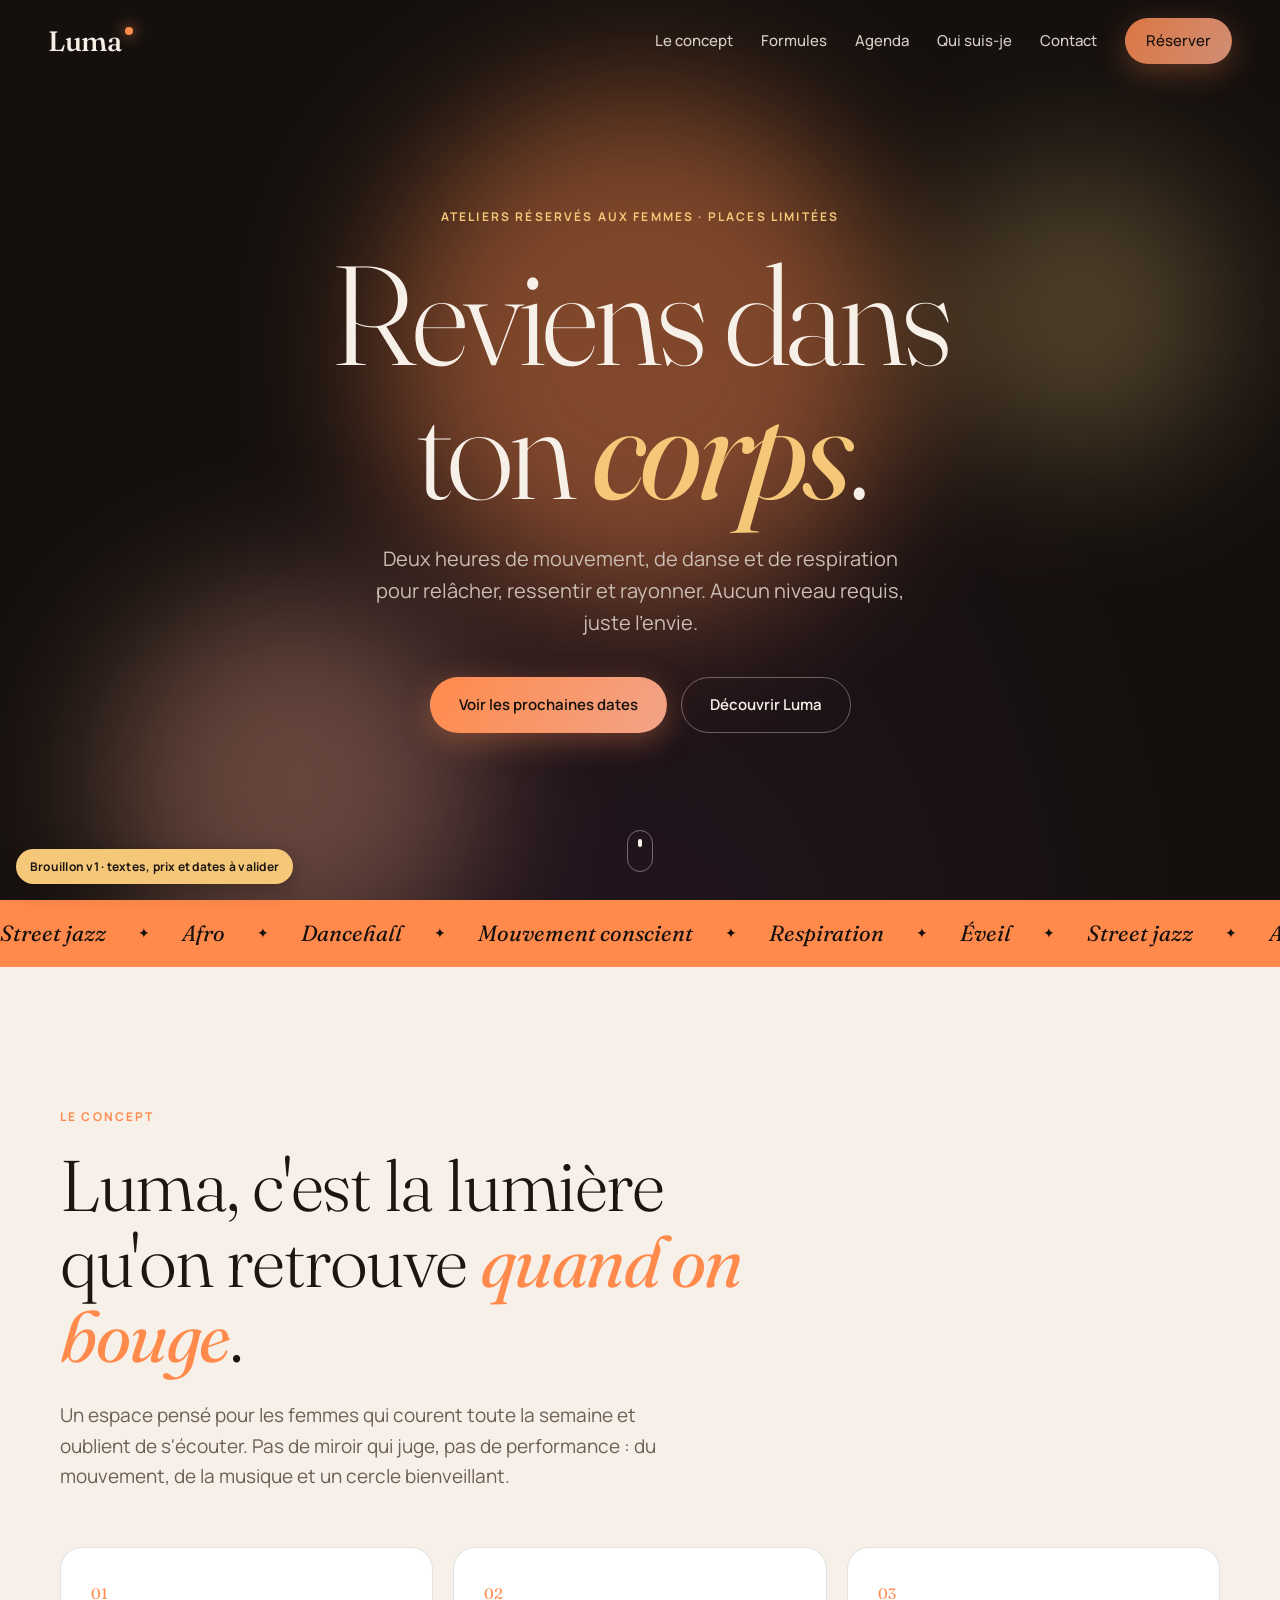
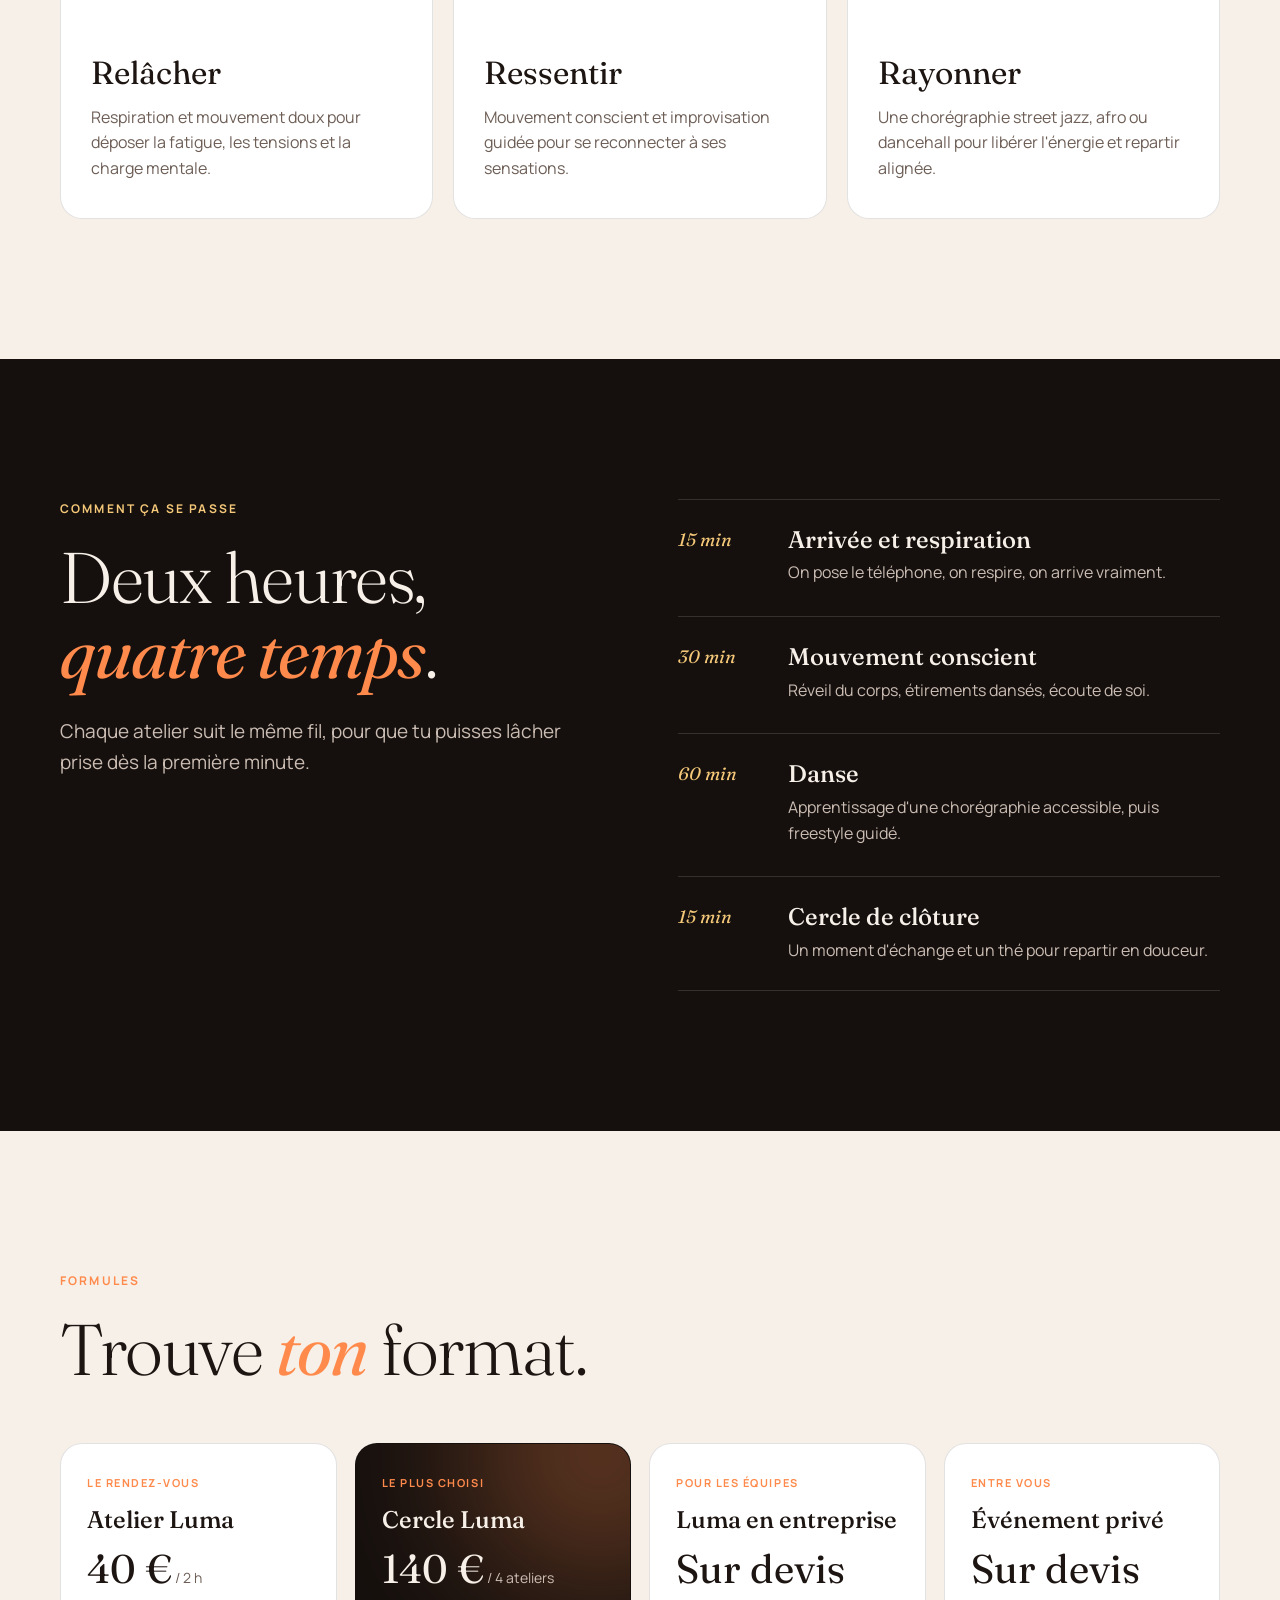
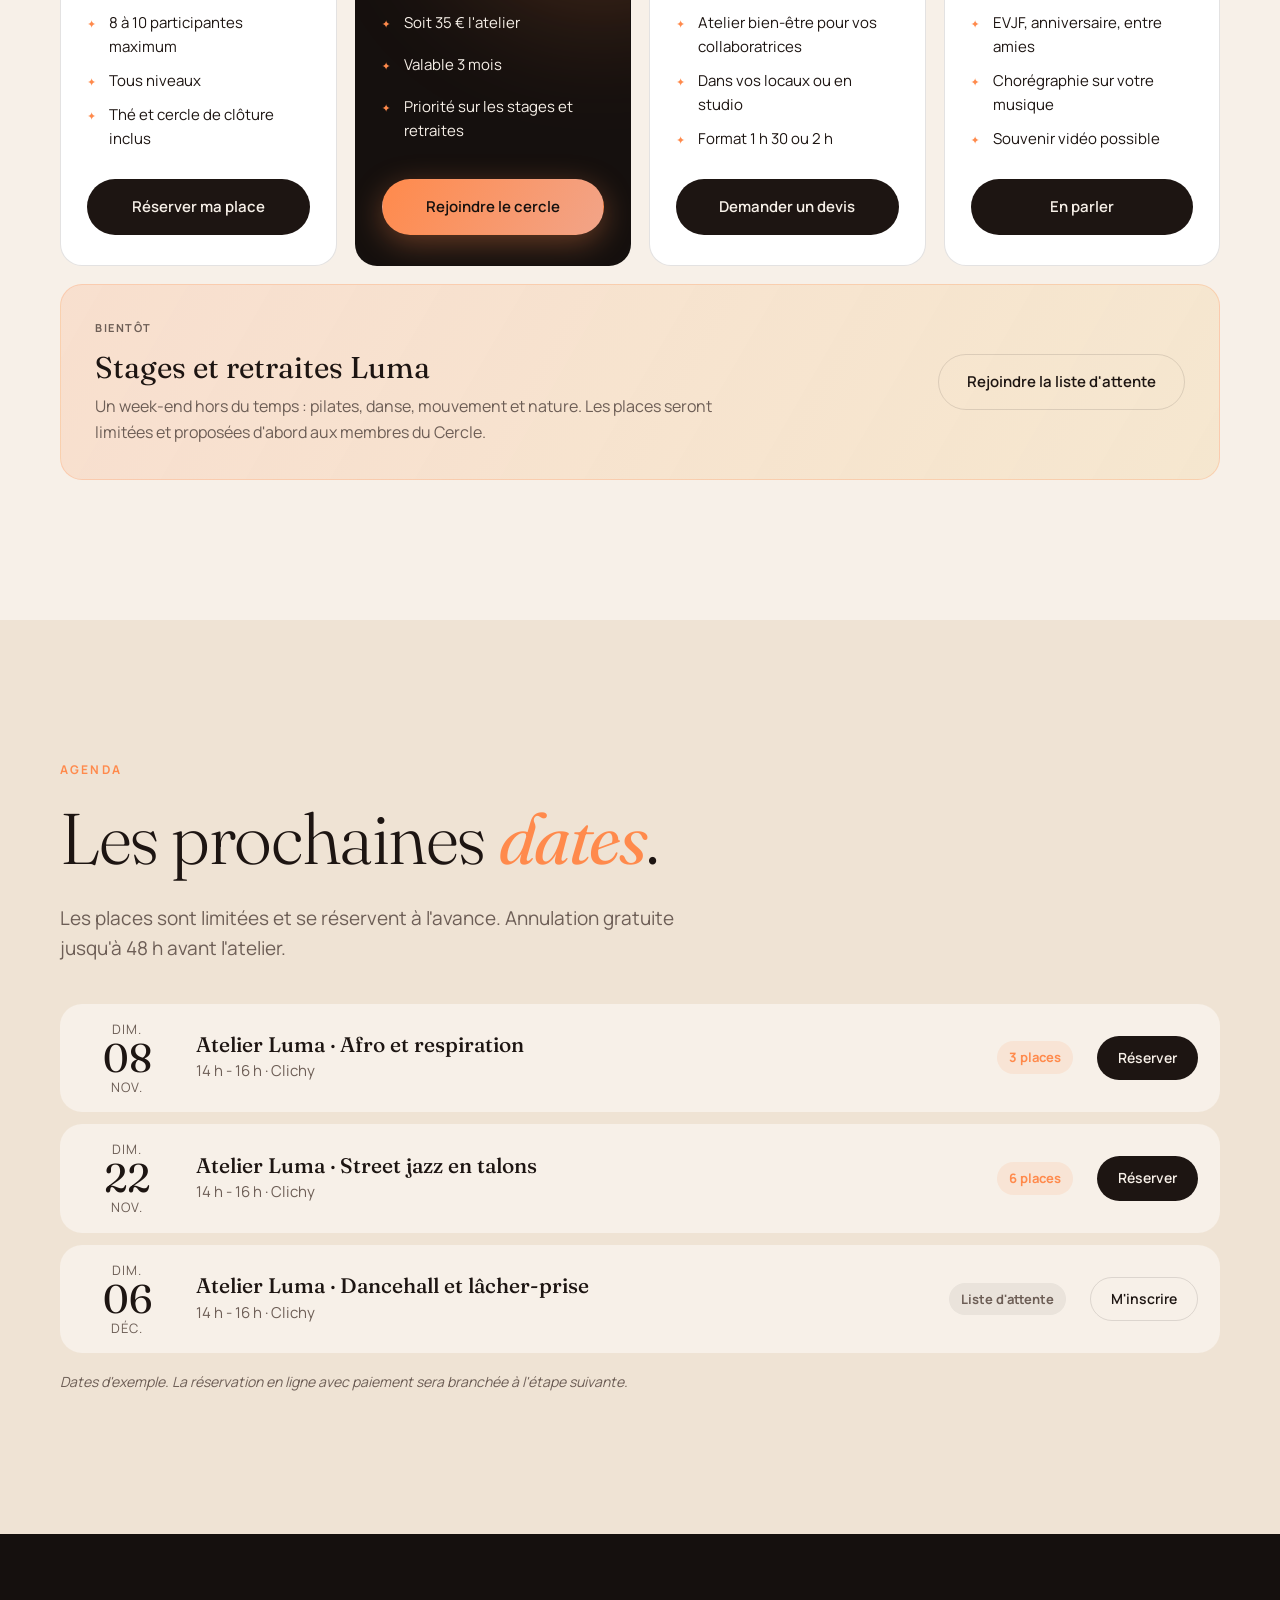
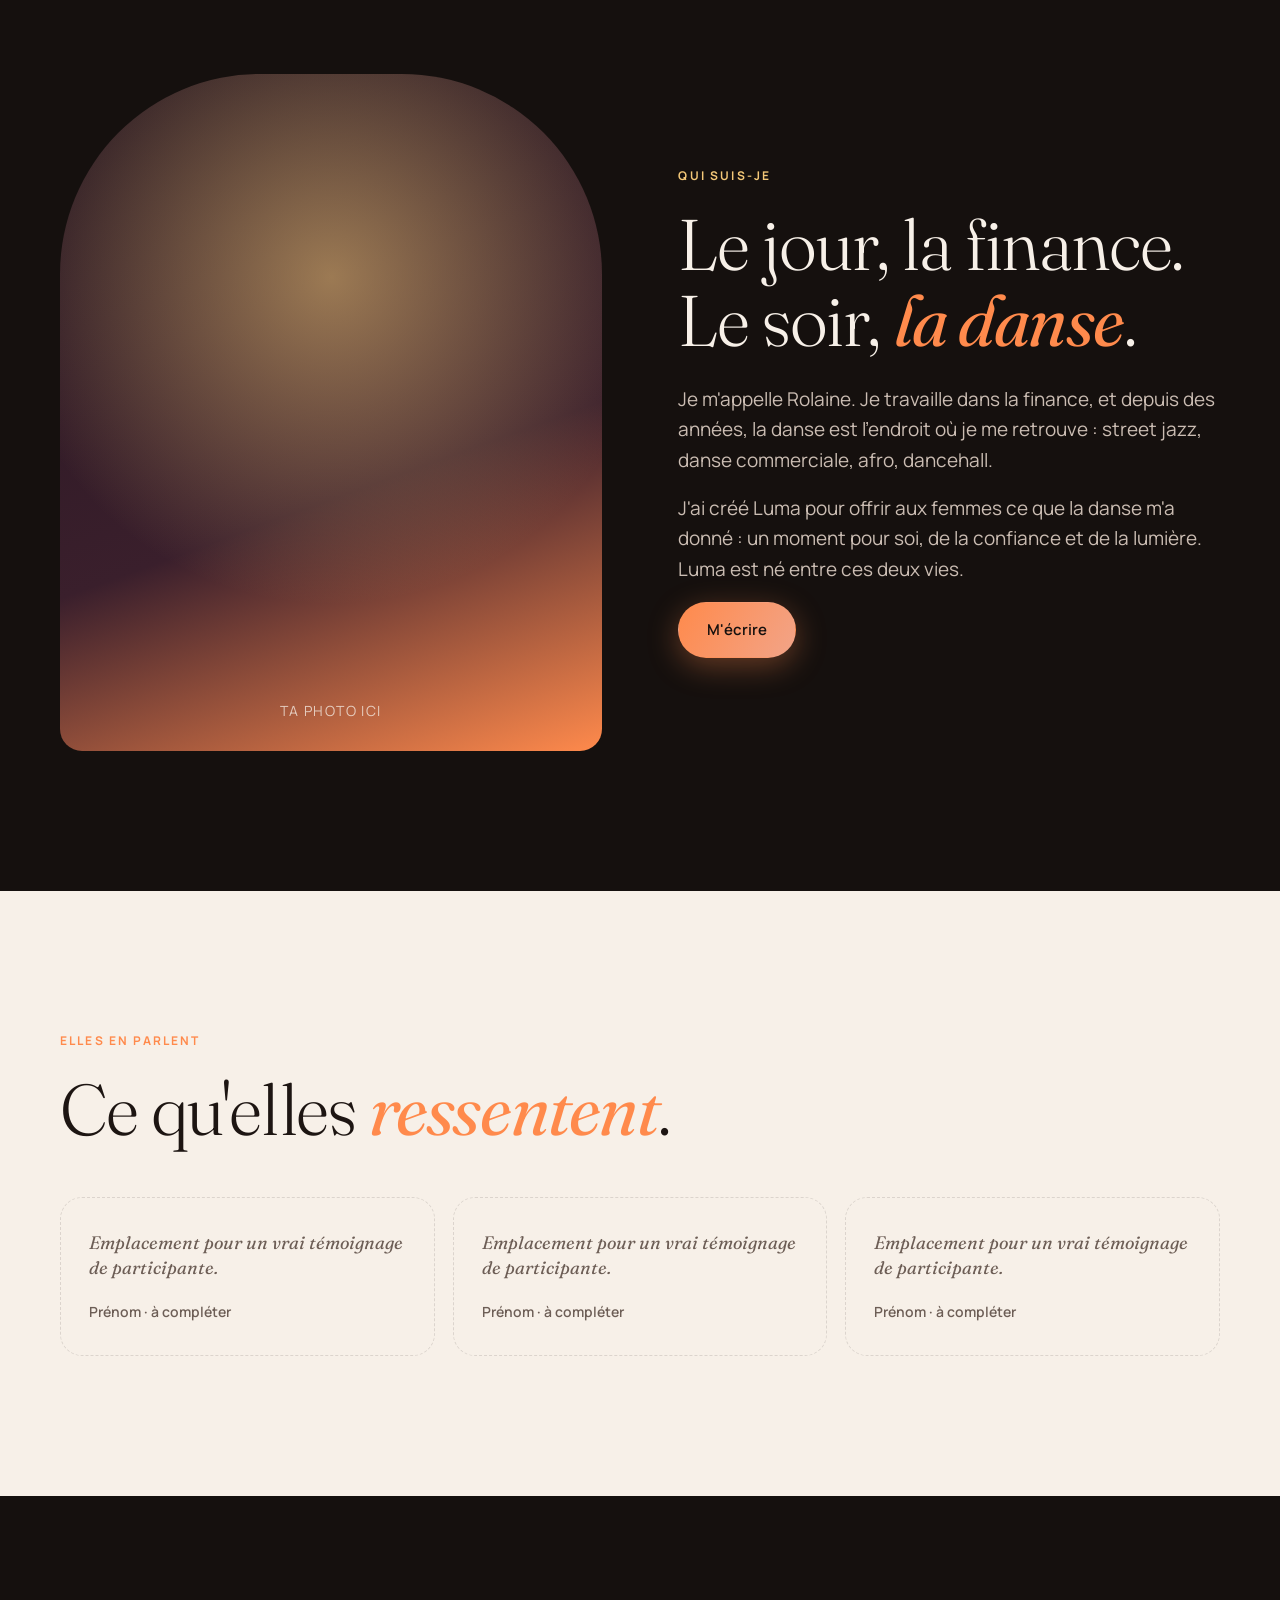
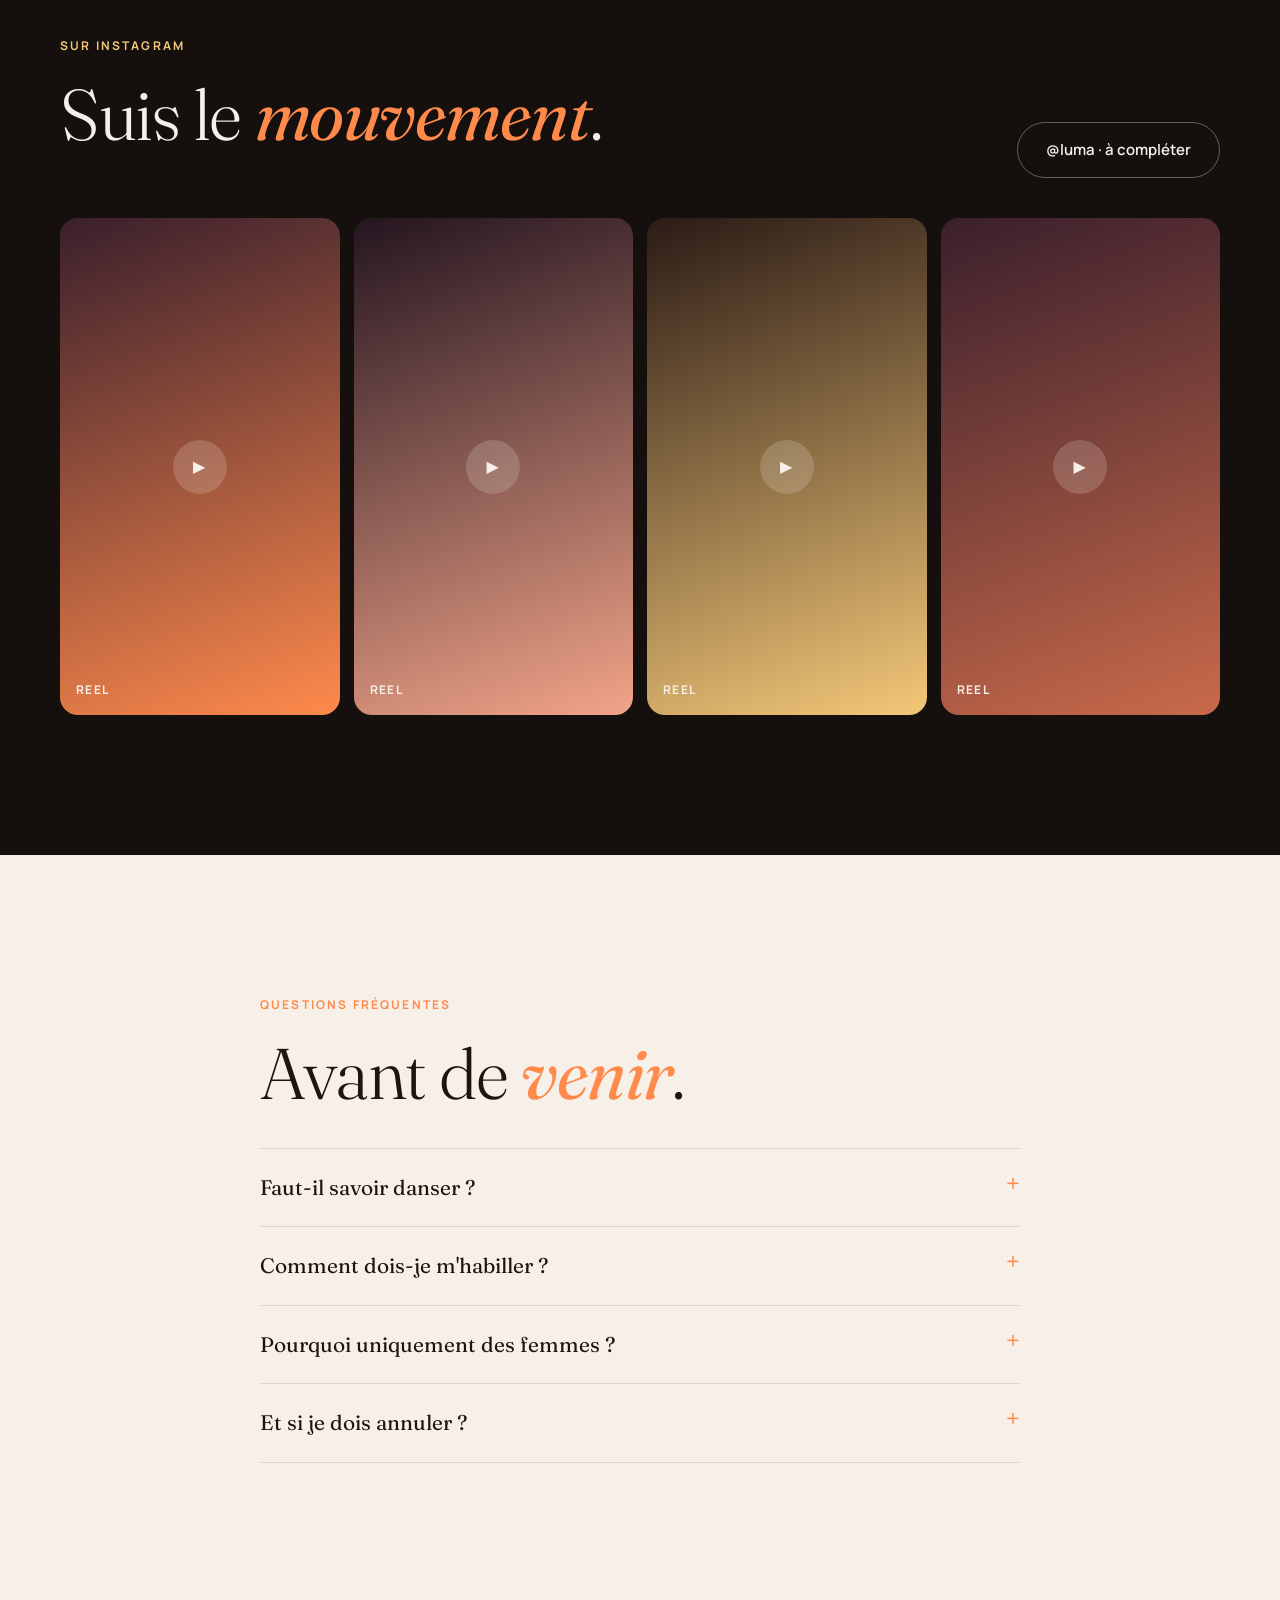
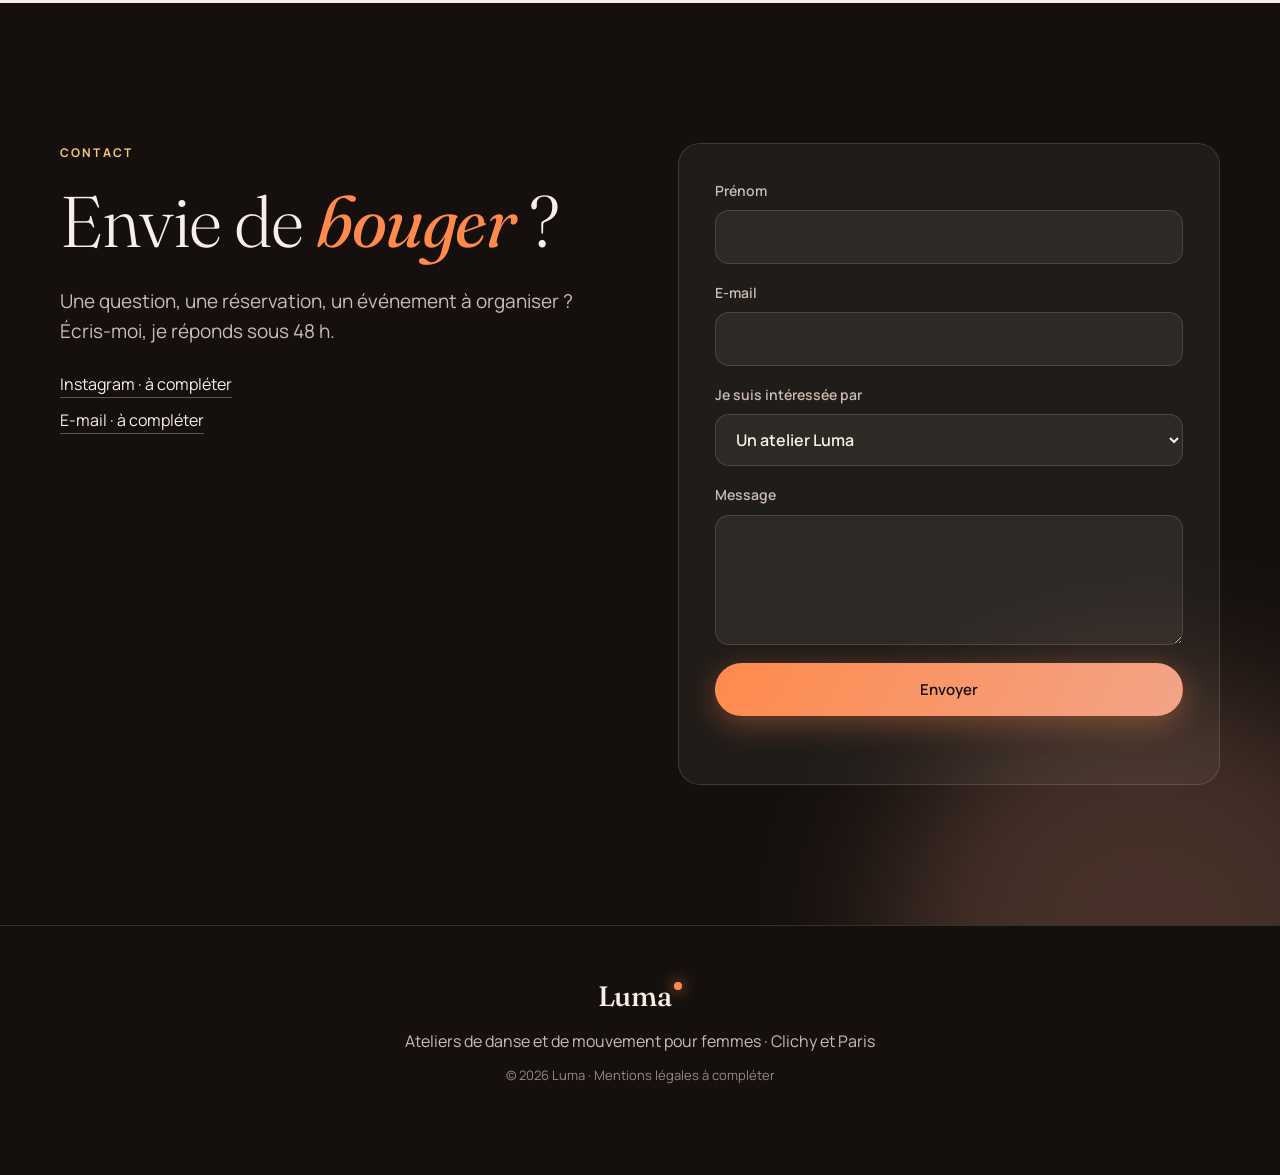
==== index.html @ 62200136 "Première version du site Luma Site vitrine one-page : accueil, concept, déroulé d'un atelier, formul" ====
<!doctype html>
<html lang="fr">
<head>
  <meta charset="utf-8">
  <meta name="viewport" content="width=device-width, initial-scale=1">
  <title>Luma · Ateliers de danse et de mouvement pour femmes</title>
  <meta name="description" content="Luma, ce sont des ateliers de 2 heures pour revenir dans son corps : mouvement conscient, danse (street jazz, afro, dancehall) et éveil. Réservés aux femmes, places limitées.">
  <link rel="preconnect" href="https://fonts.googleapis.com">
  <link rel="preconnect" href="https://fonts.gstatic.com" crossorigin>
  <link href="https://fonts.googleapis.com/css2?family=Fraunces:ital,opsz,wght@0,9..144,300..700;1,9..144,300..700&family=Manrope:wght@400;500;600;700&display=swap" rel="stylesheet">
  <link rel="stylesheet" href="styles.css">
</head>
<body>

  <div class="draft-banner" role="note">Brouillon v1 · textes, prix et dates à valider</div>

  <header class="nav" id="top">
    <a href="#top" class="logo" aria-label="Luma, accueil">Luma<span class="logo-dot"></span></a>
    <button class="nav-toggle" aria-expanded="false" aria-controls="menu" aria-label="Ouvrir le menu">
      <span></span><span></span>
    </button>
    <nav id="menu" class="menu">
      <a href="#concept">Le concept</a>
      <a href="#formules">Formules</a>
      <a href="#agenda">Agenda</a>
      <a href="#rolaine">Qui suis-je</a>
      <a href="#contact">Contact</a>
      <a href="#agenda" class="btn btn-small btn-glow">Réserver</a>
    </nav>
  </header>

  <main>

    <!-- HERO -->
    <section class="hero">
      <div class="halo" aria-hidden="true">
        <span class="orb orb-1"></span>
        <span class="orb orb-2"></span>
        <span class="orb orb-3"></span>
      </div>
      <div class="hero-inner">
        <p class="eyebrow">Ateliers réservés aux femmes · Places limitées</p>
        <h1>Reviens dans<br>ton <em>corps</em>.</h1>
        <p class="hero-sub">Deux heures de mouvement, de danse et de respiration pour relâcher, ressentir et rayonner. Aucun niveau requis, juste l'envie.</p>
        <div class="hero-cta">
          <a href="#agenda" class="btn btn-glow">Voir les prochaines dates</a>
          <a href="#concept" class="btn btn-ghost">Découvrir Luma</a>
        </div>
      </div>
      <a href="#concept" class="scroll-hint" aria-label="Descendre">
        <span></span>
      </a>
    </section>

    <!-- BANDEAU -->
    <div class="marquee" aria-hidden="true">
      <div class="marquee-track">
        <span>Street jazz</span><i>✦</i><span>Afro</span><i>✦</i><span>Dancehall</span><i>✦</i><span>Mouvement conscient</span><i>✦</i><span>Respiration</span><i>✦</i><span>Éveil</span><i>✦</i>
        <span>Street jazz</span><i>✦</i><span>Afro</span><i>✦</i><span>Dancehall</span><i>✦</i><span>Mouvement conscient</span><i>✦</i><span>Respiration</span><i>✦</i><span>Éveil</span><i>✦</i>
      </div>
    </div>

    <!-- CONCEPT -->
    <section class="section section-light" id="concept">
      <div class="container">
        <p class="eyebrow eyebrow-dark reveal">Le concept</p>
        <h2 class="reveal">Luma, c'est la lumière qu'on retrouve <em>quand on bouge</em>.</h2>
        <p class="lead reveal">Un espace pensé pour les femmes qui courent toute la semaine et oublient de s'écouter. Pas de miroir qui juge, pas de performance : du mouvement, de la musique et un cercle bienveillant.</p>

        <div class="pillars">
          <article class="pillar reveal">
            <span class="pillar-num">01</span>
            <h3>Relâcher</h3>
            <p>Respiration et mouvement doux pour déposer la fatigue, les tensions et la charge mentale.</p>
          </article>
          <article class="pillar reveal">
            <span class="pillar-num">02</span>
            <h3>Ressentir</h3>
            <p>Mouvement conscient et improvisation guidée pour se reconnecter à ses sensations.</p>
          </article>
          <article class="pillar reveal">
            <span class="pillar-num">03</span>
            <h3>Rayonner</h3>
            <p>Une chorégraphie street jazz, afro ou dancehall pour libérer l'énergie et repartir alignée.</p>
          </article>
        </div>
      </div>
    </section>

    <!-- DEROULE -->
    <section class="section section-dark">
      <div class="container split">
        <div>
          <p class="eyebrow reveal">Comment ça se passe</p>
          <h2 class="reveal">Deux heures, <em>quatre temps</em>.</h2>
          <p class="lead lead-light reveal">Chaque atelier suit le même fil, pour que tu puisses lâcher prise dès la première minute.</p>
        </div>
        <ol class="timeline">
          <li class="reveal"><span class="time">15 min</span><div><h3>Arrivée et respiration</h3><p>On pose le téléphone, on respire, on arrive vraiment.</p></div></li>
          <li class="reveal"><span class="time">30 min</span><div><h3>Mouvement conscient</h3><p>Réveil du corps, étirements dansés, écoute de soi.</p></div></li>
          <li class="reveal"><span class="time">60 min</span><div><h3>Danse</h3><p>Apprentissage d'une chorégraphie accessible, puis freestyle guidé.</p></div></li>
          <li class="reveal"><span class="time">15 min</span><div><h3>Cercle de clôture</h3><p>Un moment d'échange et un thé pour repartir en douceur.</p></div></li>
        </ol>
      </div>
    </section>

    <!-- FORMULES -->
    <section class="section section-light" id="formules">
      <div class="container">
        <p class="eyebrow eyebrow-dark reveal">Formules</p>
        <h2 class="reveal">Trouve <em>ton</em> format.</h2>

        <div class="offers">
          <article class="offer reveal">
            <p class="offer-tag">Le rendez-vous</p>
            <h3>Atelier Luma</h3>
            <p class="price">40 €<span> / 2 h</span></p>
            <ul>
              <li>8 à 10 participantes maximum</li>
              <li>Tous niveaux</li>
              <li>Thé et cercle de clôture inclus</li>
            </ul>
            <a href="#agenda" class="btn btn-dark">Réserver ma place</a>
          </article>

          <article class="offer offer-featured reveal">
            <p class="offer-tag">Le plus choisi</p>
            <h3>Cercle Luma</h3>
            <p class="price">140 €<span> / 4 ateliers</span></p>
            <ul>
              <li>Soit 35 € l'atelier</li>
              <li>Valable 3 mois</li>
              <li>Priorité sur les stages et retraites</li>
            </ul>
            <a href="#contact" class="btn btn-glow">Rejoindre le cercle</a>
          </article>

          <article class="offer reveal">
            <p class="offer-tag">Pour les équipes</p>
            <h3>Luma en entreprise</h3>
            <p class="price">Sur devis</p>
            <ul>
              <li>Atelier bien-être pour vos collaboratrices</li>
              <li>Dans vos locaux ou en studio</li>
              <li>Format 1 h 30 ou 2 h</li>
            </ul>
            <a href="#contact" class="btn btn-dark">Demander un devis</a>
          </article>

          <article class="offer reveal">
            <p class="offer-tag">Entre vous</p>
            <h3>Événement privé</h3>
            <p class="price">Sur devis</p>
            <ul>
              <li>EVJF, anniversaire, entre amies</li>
              <li>Chorégraphie sur votre musique</li>
              <li>Souvenir vidéo possible</li>
            </ul>
            <a href="#contact" class="btn btn-dark">En parler</a>
          </article>
        </div>

        <div class="retreat reveal">
          <div>
            <p class="offer-tag">Bientôt</p>
            <h3>Stages et retraites Luma</h3>
            <p>Un week-end hors du temps : pilates, danse, mouvement et nature. Les places seront limitées et proposées d'abord aux membres du Cercle.</p>
          </div>
          <a href="#contact" class="btn btn-ghost-dark">Rejoindre la liste d'attente</a>
        </div>
      </div>
    </section>

    <!-- AGENDA -->
    <section class="section section-sand" id="agenda">
      <div class="container">
        <p class="eyebrow eyebrow-dark reveal">Agenda</p>
        <h2 class="reveal">Les prochaines <em>dates</em>.</h2>
        <p class="lead reveal">Les places sont limitées et se réservent à l'avance. Annulation gratuite jusqu'à 48 h avant l'atelier.</p>

        <ul class="dates">
          <li class="date reveal">
            <div class="date-day"><span>Dim.</span><strong>08</strong><span>nov.</span></div>
            <div class="date-info"><h3>Atelier Luma · Afro et respiration</h3><p>14 h - 16 h · Clichy</p></div>
            <span class="seats">3 places</span>
            <a href="#contact" class="btn btn-small btn-dark">Réserver</a>
          </li>
          <li class="date reveal">
            <div class="date-day"><span>Dim.</span><strong>22</strong><span>nov.</span></div>
            <div class="date-info"><h3>Atelier Luma · Street jazz en talons</h3><p>14 h - 16 h · Clichy</p></div>
            <span class="seats">6 places</span>
            <a href="#contact" class="btn btn-small btn-dark">Réserver</a>
          </li>
          <li class="date reveal">
            <div class="date-day"><span>Dim.</span><strong>06</strong><span>déc.</span></div>
            <div class="date-info"><h3>Atelier Luma · Dancehall et lâcher-prise</h3><p>14 h - 16 h · Clichy</p></div>
            <span class="seats seats-full">Liste d'attente</span>
            <a href="#contact" class="btn btn-small btn-ghost-dark">M'inscrire</a>
          </li>
        </ul>
        <p class="note">Dates d'exemple. La réservation en ligne avec paiement sera branchée à l'étape suivante.</p>
      </div>
    </section>

    <!-- ROLAINE -->
    <section class="section section-dark" id="rolaine">
      <div class="container split split-about">
        <div class="portrait reveal" role="img" aria-label="Emplacement pour une photo de Rolaine">
          <span>Ta photo ici</span>
        </div>
        <div>
          <p class="eyebrow reveal">Qui suis-je</p>
          <h2 class="reveal">Le jour, la finance.<br>Le soir, <em>la danse</em>.</h2>
          <p class="lead lead-light reveal">Je m'appelle Rolaine. Je travaille dans la finance, et depuis des années, la danse est l'endroit où je me retrouve : street jazz, danse commerciale, afro, dancehall.</p>
          <p class="lead lead-light reveal">J'ai créé Luma pour offrir aux femmes ce que la danse m'a donné : un moment pour soi, de la confiance et de la lumière. Luma est né entre ces deux vies.</p>
          <a href="#contact" class="btn btn-glow reveal">M'écrire</a>
        </div>
      </div>
    </section>

    <!-- TEMOIGNAGES -->
    <section class="section section-light">
      <div class="container">
        <p class="eyebrow eyebrow-dark reveal">Elles en parlent</p>
        <h2 class="reveal">Ce qu'elles <em>ressentent</em>.</h2>
        <div class="quotes">
          <figure class="quote quote-empty reveal"><blockquote>Emplacement pour un vrai témoignage de participante.</blockquote><figcaption>Prénom · à compléter</figcaption></figure>
          <figure class="quote quote-empty reveal"><blockquote>Emplacement pour un vrai témoignage de participante.</blockquote><figcaption>Prénom · à compléter</figcaption></figure>
          <figure class="quote quote-empty reveal"><blockquote>Emplacement pour un vrai témoignage de participante.</blockquote><figcaption>Prénom · à compléter</figcaption></figure>
        </div>
      </div>
    </section>

    <!-- INSTAGRAM -->
    <section class="section section-dark section-insta">
      <div class="container">
        <div class="insta-head">
          <div>
            <p class="eyebrow reveal">Sur Instagram</p>
            <h2 class="reveal">Suis le <em>mouvement</em>.</h2>
          </div>
          <a href="https://www.instagram.com/" class="btn btn-ghost reveal" target="_blank" rel="noopener">@luma · à compléter</a>
        </div>
        <div class="insta-grid">
          <div class="insta-tile t1 reveal"><span>Reel</span></div>
          <div class="insta-tile t2 reveal"><span>Reel</span></div>
          <div class="insta-tile t3 reveal"><span>Reel</span></div>
          <div class="insta-tile t4 reveal"><span>Reel</span></div>
        </div>
      </div>
    </section>

    <!-- FAQ -->
    <section class="section section-light">
      <div class="container container-narrow">
        <p class="eyebrow eyebrow-dark reveal">Questions fréquentes</p>
        <h2 class="reveal">Avant de <em>venir</em>.</h2>
        <div class="faq">
          <details class="reveal"><summary>Faut-il savoir danser ?</summary><p>Non. Les ateliers sont pensés pour tous les niveaux. Tu avances à ton rythme, sans jugement.</p></details>
          <details class="reveal"><summary>Comment dois-je m'habiller ?</summary><p>Une tenue confortable dans laquelle tu te sens bien, et une bouteille d'eau. Pour les ateliers en talons, c'est précisé à la réservation.</p></details>
          <details class="reveal"><summary>Pourquoi uniquement des femmes ?</summary><p>Pour créer un espace où chacune se sent libre de bouger, de lâcher prise et de partager.</p></details>
          <details class="reveal"><summary>Et si je dois annuler ?</summary><p>L'annulation est gratuite jusqu'à 48 h avant l'atelier. Ensuite, la place reste due, car elle ne peut plus être proposée à une autre participante.</p></details>
        </div>
      </div>
    </section>

    <!-- CONTACT -->
    <section class="section section-dark" id="contact">
      <div class="halo halo-soft" aria-hidden="true"><span class="orb orb-2"></span></div>
      <div class="container split">
        <div>
          <p class="eyebrow reveal">Contact</p>
          <h2 class="reveal">Envie de <em>bouger</em> ?</h2>
          <p class="lead lead-light reveal">Une question, une réservation, un événement à organiser ? Écris-moi, je réponds sous 48 h.</p>
          <ul class="contact-links reveal">
            <li><a href="https://www.instagram.com/" target="_blank" rel="noopener">Instagram · à compléter</a></li>
            <li><a href="#" data-email-link>E-mail · à compléter</a></li>
          </ul>
        </div>
        <form class="form reveal" id="contact-form">
          <label>Prénom<input type="text" name="prenom" required autocomplete="given-name"></label>
          <label>E-mail<input type="email" name="email" required autocomplete="email"></label>
          <label>Je suis intéressée par
            <select name="sujet">
              <option>Un atelier Luma</option>
              <option>Le Cercle Luma (4 ateliers)</option>
              <option>Luma en entreprise</option>
              <option>Un événement privé</option>
              <option>Les stages et retraites</option>
              <option>Autre chose</option>
            </select>
          </label>
          <label>Message<textarea name="message" rows="4"></textarea></label>
          <button type="submit" class="btn btn-glow">Envoyer</button>
          <p class="form-note" id="form-note" aria-live="polite"></p>
        </form>
      </div>
    </section>

  </main>

  <footer class="footer">
    <div class="container footer-inner">
      <a href="#top" class="logo">Luma<span class="logo-dot"></span></a>
      <p>Ateliers de danse et de mouvement pour femmes · Clichy et Paris</p>
      <p class="footer-small">© 2026 Luma · Mentions légales à compléter</p>
    </div>
  </footer>

  <script src="script.js"></script>
</body>
</html>
---- styles.css ----
:root {
  --night: #15100e;
  --plum: #241520;
  --cream: #f7f0e8;
  --sand: #efe3d4;
  --ink: #1d1512;
  --muted: #6d5e56;
  --muted-light: #cbbdb3;
  --glow: #ff8a4c;
  --rose: #f2a488;
  --gold: #f4c878;
  --line-dark: rgba(29, 21, 18, 0.12);
  --line-light: rgba(247, 240, 232, 0.14);
  --radius: 22px;
  --serif: "Fraunces", Georgia, serif;
  --sans: "Manrope", system-ui, -apple-system, sans-serif;
}

* { box-sizing: border-box; margin: 0; padding: 0; }
html { scroll-behavior: smooth; }
body {
  font-family: var(--sans);
  background: var(--night);
  color: var(--ink);
  line-height: 1.6;
  -webkit-font-smoothing: antialiased;
  overflow-x: hidden;
}
img { max-width: 100%; display: block; }
a { color: inherit; }
em { font-style: italic; font-weight: 400; color: var(--glow); }

.container { width: min(1160px, 100% - 40px); margin-inline: auto; position: relative; z-index: 1; }
.container-narrow { width: min(760px, 100% - 40px); }

/* Bandeau brouillon */
.draft-banner {
  position: fixed; bottom: 16px; left: 16px; z-index: 60;
  background: var(--gold); color: var(--ink);
  font-size: 12px; font-weight: 700; letter-spacing: .02em;
  padding: 8px 14px; border-radius: 999px;
  box-shadow: 0 6px 20px rgba(0,0,0,.25);
}

/* Navigation */
.nav {
  position: fixed; inset: 0 0 auto 0; z-index: 50;
  display: flex; align-items: center; justify-content: space-between;
  padding: 18px clamp(20px, 4vw, 48px);
  color: var(--cream);
  transition: background .3s, backdrop-filter .3s, padding .3s;
}
.nav.scrolled { background: rgba(21, 16, 14, .72); backdrop-filter: blur(14px); -webkit-backdrop-filter: blur(14px); padding-block: 12px; }
.logo { font-family: var(--serif); font-size: 28px; font-weight: 500; text-decoration: none; letter-spacing: -.01em; display: inline-flex; align-items: flex-start; gap: 3px; }
.logo-dot { width: 8px; height: 8px; border-radius: 50%; background: var(--glow); box-shadow: 0 0 14px var(--glow); margin-top: 8px; }
.menu { display: flex; align-items: center; gap: 28px; }
.menu a { text-decoration: none; font-size: 15px; font-weight: 500; opacity: .85; transition: opacity .2s; }
.menu a:hover { opacity: 1; }
.nav-toggle { display: none; background: none; border: 0; width: 40px; height: 40px; cursor: pointer; position: relative; }
.nav-toggle span { position: absolute; left: 8px; right: 8px; height: 2px; background: var(--cream); border-radius: 2px; transition: transform .3s, top .3s; }
.nav-toggle span:first-child { top: 15px; }
.nav-toggle span:last-child { top: 23px; }
.nav-toggle[aria-expanded="true"] span:first-child { top: 19px; transform: rotate(45deg); }
.nav-toggle[aria-expanded="true"] span:last-child { top: 19px; transform: rotate(-45deg); }

/* Boutons */
.btn {
  display: inline-flex; align-items: center; justify-content: center;
  padding: 15px 28px; border-radius: 999px;
  font-family: var(--sans); font-weight: 600; font-size: 15px;
  text-decoration: none; border: 1px solid transparent; cursor: pointer;
  transition: transform .25s, box-shadow .25s, background .25s, color .25s;
}
.btn:hover { transform: translateY(-2px); }
.btn-small { padding: 10px 20px; font-size: 14px; }
.btn-glow { background: linear-gradient(120deg, var(--glow), var(--rose)); color: var(--night); box-shadow: 0 8px 30px rgba(255, 138, 76, .35); }
.btn-glow:hover { box-shadow: 0 12px 40px rgba(255, 138, 76, .5); }
.btn-ghost { border-color: rgba(247, 240, 232, .35); color: var(--cream); }
.btn-ghost:hover { background: rgba(247, 240, 232, .08); }
.btn-dark { background: var(--ink); color: var(--cream); }
.btn-ghost-dark { border-color: var(--line-dark); color: var(--ink); background: transparent; }
.btn-ghost-dark:hover { background: rgba(29, 21, 18, .05); }

/* Hero */
.hero {
  min-height: 100svh; position: relative; overflow: hidden;
  display: grid; place-items: center;
  background: radial-gradient(ellipse at 50% 120%, var(--plum), var(--night) 60%);
  color: var(--cream); text-align: center;
  padding: 120px 20px 80px;
}
.halo { position: absolute; inset: 0; pointer-events: none; }
.orb { position: absolute; border-radius: 50%; filter: blur(70px); opacity: .7; }
.orb-1 { width: 520px; height: 520px; background: var(--glow); top: 10%; left: 50%; translate: -50% 0; opacity: .45; animation: float1 14s ease-in-out infinite; }
.orb-2 { width: 380px; height: 380px; background: var(--rose); bottom: -8%; left: 8%; opacity: .35; animation: float2 18s ease-in-out infinite; }
.orb-3 { width: 300px; height: 300px; background: var(--gold); top: 18%; right: 4%; opacity: .25; animation: float3 16s ease-in-out infinite; }
@keyframes float1 { 50% { transform: translate(40px, 50px) scale(1.12); } }
@keyframes float2 { 50% { transform: translate(80px, -40px) scale(.9); } }
@keyframes float3 { 50% { transform: translate(-60px, 60px) scale(1.15); } }
.hero-inner { position: relative; z-index: 1; max-width: 900px; }
.eyebrow { text-transform: uppercase; letter-spacing: .18em; font-size: 12px; font-weight: 700; color: var(--gold); margin-bottom: 22px; }
.eyebrow-dark { color: var(--glow); }
h1 {
  font-family: var(--serif); font-weight: 300;
  font-size: clamp(56px, 11vw, 148px); line-height: .95; letter-spacing: -.03em;
  margin-bottom: 28px;
}
h1 em { color: var(--gold); }
.hero-sub { font-size: clamp(17px, 2vw, 20px); color: var(--muted-light); max-width: 560px; margin: 0 auto 38px; }
.hero-cta { display: flex; gap: 14px; justify-content: center; flex-wrap: wrap; }
.scroll-hint { position: absolute; bottom: 28px; left: 50%; translate: -50% 0; width: 26px; height: 42px; border: 1.5px solid rgba(247,240,232,.4); border-radius: 20px; }
.scroll-hint span { position: absolute; top: 8px; left: 50%; width: 4px; height: 8px; margin-left: -2px; border-radius: 2px; background: var(--cream); animation: scroll 2s infinite; }
@keyframes scroll { 0% { opacity: 1; transform: translateY(0); } 100% { opacity: 0; transform: translateY(14px); } }

/* Bandeau défilant */
.marquee { background: var(--glow); color: var(--night); overflow: hidden; padding: 16px 0; }
.marquee-track { display: flex; gap: 32px; width: max-content; animation: marquee 30s linear infinite; font-family: var(--serif); font-size: 22px; font-style: italic; white-space: nowrap; }
.marquee i { font-style: normal; font-size: 14px; align-self: center; }
@keyframes marquee { to { transform: translateX(-50%); } }

/* Sections */
.section { padding: clamp(80px, 11vw, 140px) 0; position: relative; overflow: hidden; }
.section-light { background: var(--cream); }
.section-sand { background: var(--sand); }
.section-dark { background: var(--night); color: var(--cream); }
h2 {
  font-family: var(--serif); font-weight: 300;
  font-size: clamp(38px, 5.6vw, 72px); line-height: 1.05; letter-spacing: -.02em;
  margin-bottom: 26px; max-width: 16ch;
}
h3 { font-family: var(--serif); font-weight: 500; font-size: 24px; line-height: 1.2; }
.lead { font-size: clamp(17px, 1.6vw, 19px); color: var(--muted); max-width: 620px; margin-bottom: 18px; }
.lead-light { color: var(--muted-light); }
.split { display: grid; grid-template-columns: 1fr 1fr; gap: clamp(40px, 6vw, 90px); align-items: start; }

/* Piliers */
.pillars { display: grid; grid-template-columns: repeat(3, 1fr); gap: 20px; margin-top: 56px; }
.pillar { background: #fff; border: 1px solid var(--line-dark); border-radius: var(--radius); padding: 34px 30px 36px; transition: transform .3s, box-shadow .3s; }
.pillar:hover { transform: translateY(-6px); box-shadow: 0 24px 50px rgba(29, 21, 18, .08); }
.pillar-num { font-family: var(--serif); font-size: 15px; color: var(--glow); display: block; margin-bottom: 48px; }
.pillar h3 { font-size: 32px; font-weight: 400; margin-bottom: 12px; }
.pillar p { color: var(--muted); }

/* Déroulé */
.timeline { list-style: none; display: grid; gap: 4px; }
.timeline li { display: grid; grid-template-columns: 90px 1fr; gap: 20px; padding: 26px 0; border-top: 1px solid var(--line-light); }
.timeline li:last-child { border-bottom: 1px solid var(--line-light); }
.timeline .time { font-family: var(--serif); font-style: italic; color: var(--gold); font-size: 18px; }
.timeline h3 { margin-bottom: 6px; }
.timeline p { color: var(--muted-light); }

/* Formules */
.offers { display: grid; grid-template-columns: repeat(4, 1fr); gap: 18px; margin-top: 56px; }
.offer { background: #fff; border: 1px solid var(--line-dark); border-radius: var(--radius); padding: 30px 26px; display: flex; flex-direction: column; transition: transform .3s, box-shadow .3s; }
.offer:hover { transform: translateY(-6px); box-shadow: 0 24px 50px rgba(29, 21, 18, .08); }
.offer-featured { background: var(--night); color: var(--cream); border-color: transparent; position: relative; overflow: hidden; }
.offer-featured::before { content: ""; position: absolute; width: 260px; height: 260px; border-radius: 50%; background: var(--glow); filter: blur(80px); opacity: .35; top: -120px; right: -100px; }
.offer > * { position: relative; }
.offer-tag { text-transform: uppercase; letter-spacing: .14em; font-size: 11px; font-weight: 700; color: var(--glow); margin-bottom: 14px; }
.offer h3 { margin-bottom: 14px; }
.price { font-family: var(--serif); font-size: 40px; font-weight: 400; line-height: 1; margin-bottom: 22px; }
.price span { font-family: var(--sans); font-size: 14px; color: var(--muted); }
.offer-featured .price span { color: var(--muted-light); }
.offer ul { list-style: none; display: grid; gap: 10px; margin-bottom: 28px; flex: 1; }
.offer li { padding-left: 22px; position: relative; font-size: 15px; }
.offer li::before { content: "✦"; position: absolute; left: 0; color: var(--glow); font-size: 11px; top: 4px; }
.offer .btn { width: 100%; }
.retreat { margin-top: 18px; border-radius: var(--radius); padding: 34px; display: flex; align-items: center; justify-content: space-between; gap: 30px; background: linear-gradient(120deg, rgba(255,138,76,.16), rgba(244,200,120,.22)); border: 1px solid rgba(255,138,76,.25); }
.retreat h3 { font-size: 30px; font-weight: 400; margin-bottom: 8px; }
.retreat p { color: var(--muted); max-width: 620px; }
.retreat .btn { flex-shrink: 0; }

/* Agenda */
.dates { list-style: none; display: grid; gap: 12px; margin-top: 40px; }
.date { display: grid; grid-template-columns: 90px 1fr auto auto; align-items: center; gap: 24px; background: var(--cream); border-radius: var(--radius); padding: 18px 22px; transition: transform .3s, box-shadow .3s; }
.date:hover { transform: translateX(6px); box-shadow: 0 16px 40px rgba(29, 21, 18, .07); }
.date-day { display: flex; flex-direction: column; align-items: center; line-height: 1.1; font-size: 13px; color: var(--muted); text-transform: uppercase; letter-spacing: .08em; }
.date-day strong { font-family: var(--serif); font-size: 40px; font-weight: 400; color: var(--ink); letter-spacing: 0; }
.date-info h3 { font-size: 21px; margin-bottom: 2px; }
.date-info p { color: var(--muted); font-size: 15px; }
.seats { font-size: 13px; font-weight: 700; color: var(--glow); background: rgba(255,138,76,.12); padding: 6px 12px; border-radius: 999px; white-space: nowrap; }
.seats-full { color: var(--muted); background: rgba(29,21,18,.06); }
.note { margin-top: 18px; font-size: 14px; color: var(--muted); font-style: italic; }

/* Qui suis-je */
.split-about { align-items: center; }
.portrait {
  aspect-ratio: 4 / 5; border-radius: 200px 200px var(--radius) var(--radius);
  background: radial-gradient(circle at 50% 30%, rgba(244,200,120,.55), transparent 60%), linear-gradient(160deg, var(--plum), #3a1f2c 60%, var(--glow));
  display: grid; place-items: end center; padding-bottom: 28px;
  color: rgba(247,240,232,.75); font-size: 14px; letter-spacing: .1em; text-transform: uppercase;
}

/* Témoignages */
.quotes { display: grid; grid-template-columns: repeat(3, 1fr); gap: 18px; margin-top: 50px; }
.quote { background: #fff; border-radius: var(--radius); padding: 32px 28px; border: 1px solid var(--line-dark); }
.quote blockquote { font-family: var(--serif); font-size: 21px; line-height: 1.4; margin-bottom: 20px; }
.quote figcaption { color: var(--muted); font-size: 14px; font-weight: 600; }
.quote-empty { border-style: dashed; background: transparent; }
.quote-empty blockquote { color: var(--muted); font-style: italic; font-size: 18px; }

/* Instagram */
.insta-head { display: flex; align-items: flex-end; justify-content: space-between; gap: 20px; flex-wrap: wrap; margin-bottom: 40px; }
.insta-grid { display: grid; grid-template-columns: repeat(4, 1fr); gap: 14px; }
.insta-tile { aspect-ratio: 9 / 16; border-radius: 18px; position: relative; overflow: hidden; display: grid; place-items: end start; padding: 16px; color: var(--cream); font-size: 12px; font-weight: 700; letter-spacing: .12em; text-transform: uppercase; transition: transform .35s; }
.insta-tile:hover { transform: scale(1.03); }
.insta-tile::after { content: "▶"; position: absolute; top: 50%; left: 50%; translate: -50% -50%; width: 54px; height: 54px; border-radius: 50%; display: grid; place-items: center; background: rgba(247,240,232,.18); backdrop-filter: blur(6px); font-size: 16px; }
.t1 { background: linear-gradient(160deg, #3a1f2c, var(--glow)); }
.t2 { background: linear-gradient(160deg, var(--plum), var(--rose)); }
.t3 { background: linear-gradient(160deg, #2b1b16, var(--gold)); }
.t4 { background: linear-gradient(160deg, #3a1f2c, #c96a4a); }

/* FAQ */
.faq { margin-top: 36px; border-top: 1px solid var(--line-dark); }
.faq details { border-bottom: 1px solid var(--line-dark); padding: 22px 0; }
.faq summary { font-family: var(--serif); font-size: 21px; cursor: pointer; list-style: none; display: flex; justify-content: space-between; gap: 20px; }
.faq summary::-webkit-details-marker { display: none; }
.faq summary::after { content: "+"; font-family: var(--sans); color: var(--glow); font-size: 24px; line-height: 1; transition: transform .3s; }
.faq details[open] summary::after { transform: rotate(45deg); }
.faq details p { color: var(--muted); padding-top: 12px; max-width: 620px; }

/* Contact */
.halo-soft .orb-2 { left: auto; right: -10%; bottom: -30%; width: 520px; height: 520px; opacity: .22; }
.contact-links { list-style: none; display: grid; gap: 10px; margin-top: 26px; }
.contact-links a { text-decoration: none; border-bottom: 1px solid rgba(247,240,232,.3); padding-bottom: 2px; }
.contact-links a:hover { border-color: var(--glow); color: var(--glow); }
.form { display: grid; gap: 18px; background: rgba(247,240,232,.05); border: 1px solid var(--line-light); border-radius: var(--radius); padding: clamp(24px, 3vw, 36px); backdrop-filter: blur(10px); }
.form label { display: grid; gap: 8px; font-size: 14px; font-weight: 600; color: var(--muted-light); }
.form input, .form select, .form textarea {
  font: inherit; font-size: 16px; color: var(--cream);
  background: rgba(247,240,232,.06); border: 1px solid var(--line-light);
  border-radius: 14px; padding: 13px 16px; transition: border-color .2s, background .2s;
}
.form select option { color: var(--ink); }
.form input:focus, .form select:focus, .form textarea:focus { outline: none; border-color: var(--glow); background: rgba(247,240,232,.1); }
.form-note { font-size: 14px; color: var(--gold); min-height: 1em; }

/* Footer */
.footer { background: var(--night); color: var(--muted-light); border-top: 1px solid var(--line-light); padding: 48px 0 90px; }
.footer-inner { display: grid; gap: 10px; justify-items: center; text-align: center; }
.footer .logo { color: var(--cream); }
.footer-small { font-size: 13px; opacity: .7; }

/* Apparition au scroll */
.reveal { opacity: 0; transform: translateY(26px); transition: opacity .8s ease, transform .8s ease; }
.reveal.visible { opacity: 1; transform: none; }

/* Tablette */
@media (max-width: 1020px) {
  .offers { grid-template-columns: repeat(2, 1fr); }
  .insta-grid { grid-template-columns: repeat(2, 1fr); }
}

/* Mobile */
@media (max-width: 760px) {
  .nav-toggle { display: block; z-index: 2; }
  .menu {
    position: fixed; inset: 0; flex-direction: column; justify-content: center; gap: 26px;
    background: var(--night); font-size: 20px;
    opacity: 0; pointer-events: none; transition: opacity .3s;
  }
  .menu a { font-size: 22px; }
  .menu.open { opacity: 1; pointer-events: auto; }
  .split, .pillars, .quotes, .offers { grid-template-columns: 1fr; }
  .retreat { flex-direction: column; align-items: flex-start; padding: 28px 24px; }
  .date { grid-template-columns: 64px 1fr; gap: 14px 16px; }
  .date .seats { grid-column: 2; justify-self: start; }
  .date .btn { grid-column: 1 / -1; }
  .timeline li { grid-template-columns: 70px 1fr; }
  .portrait { max-width: 360px; }
  .orb-1 { width: 340px; height: 340px; }
  .draft-banner { left: 50%; translate: -50% 0; white-space: nowrap; }
}

@media (prefers-reduced-motion: reduce) {
  *, *::before, *::after { animation: none !important; transition: none !important; }
  .reveal { opacity: 1; transform: none; }
  html { scroll-behavior: auto; }
}
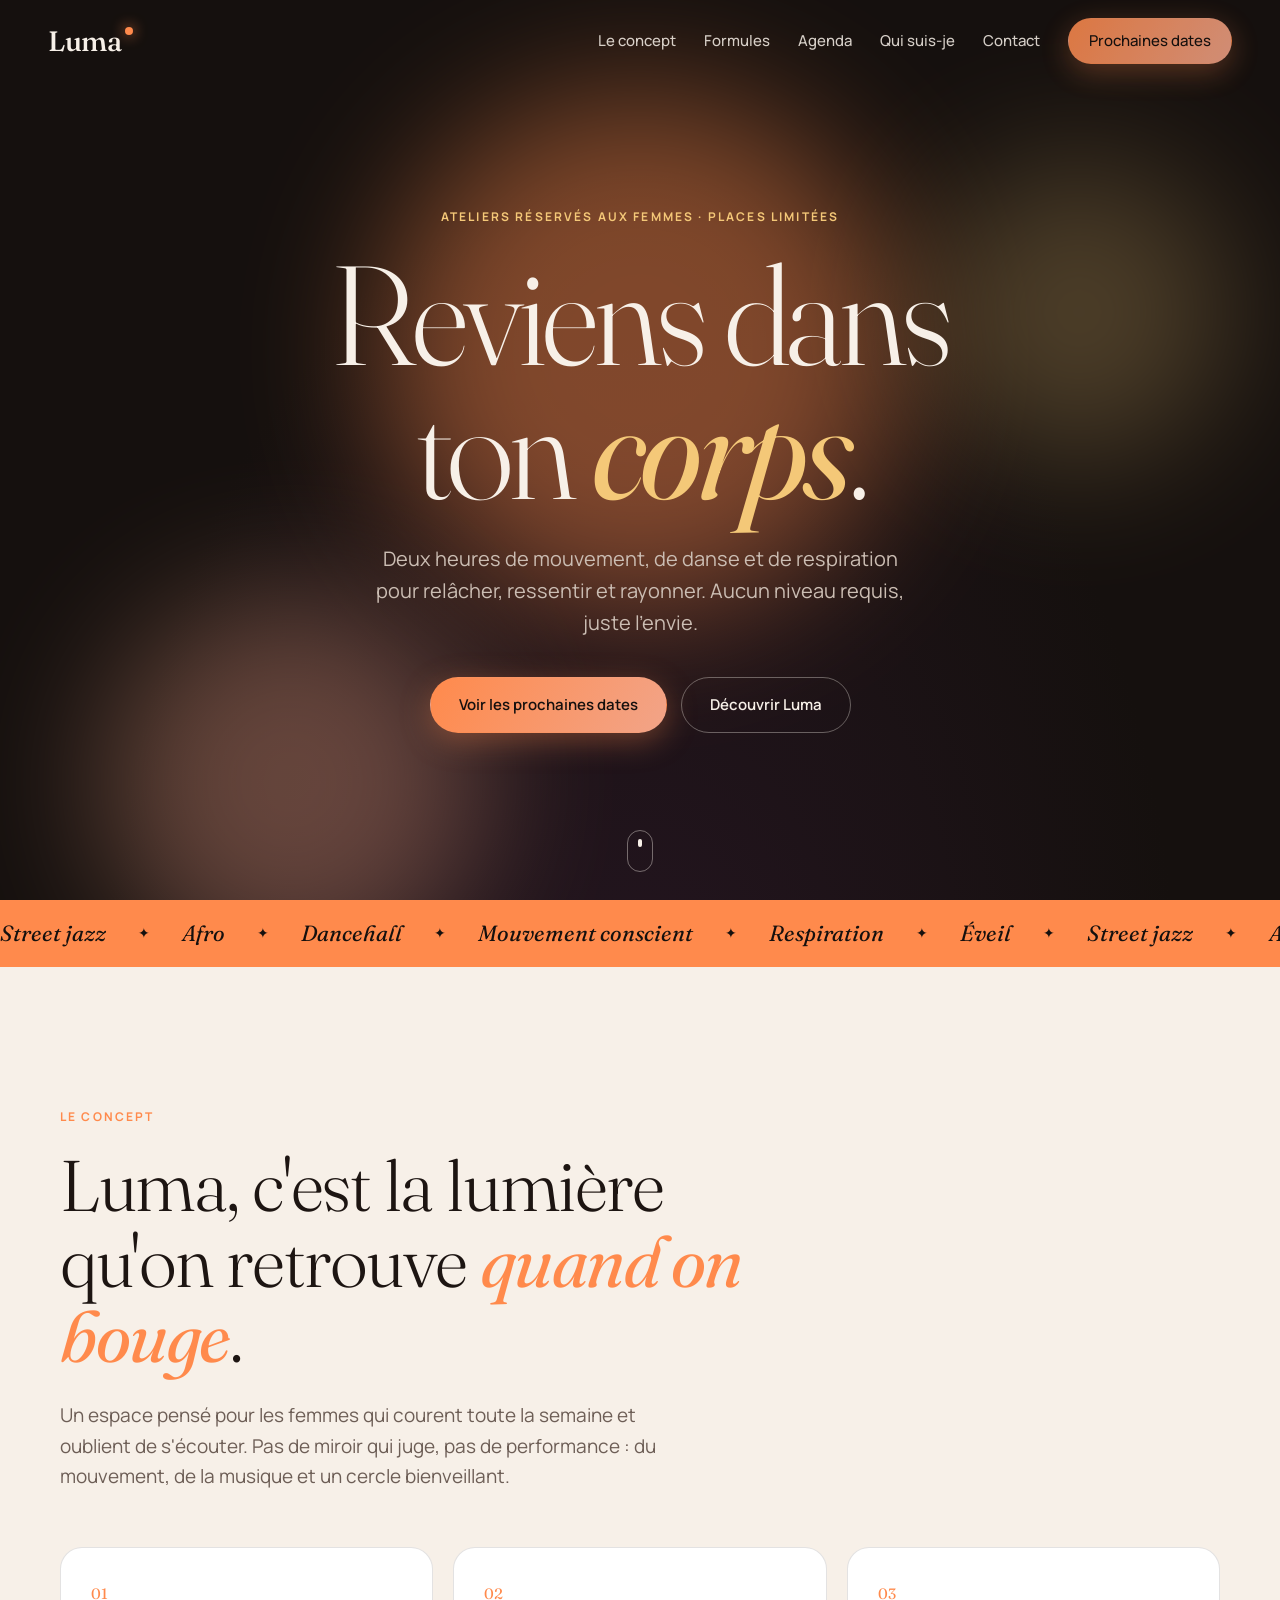
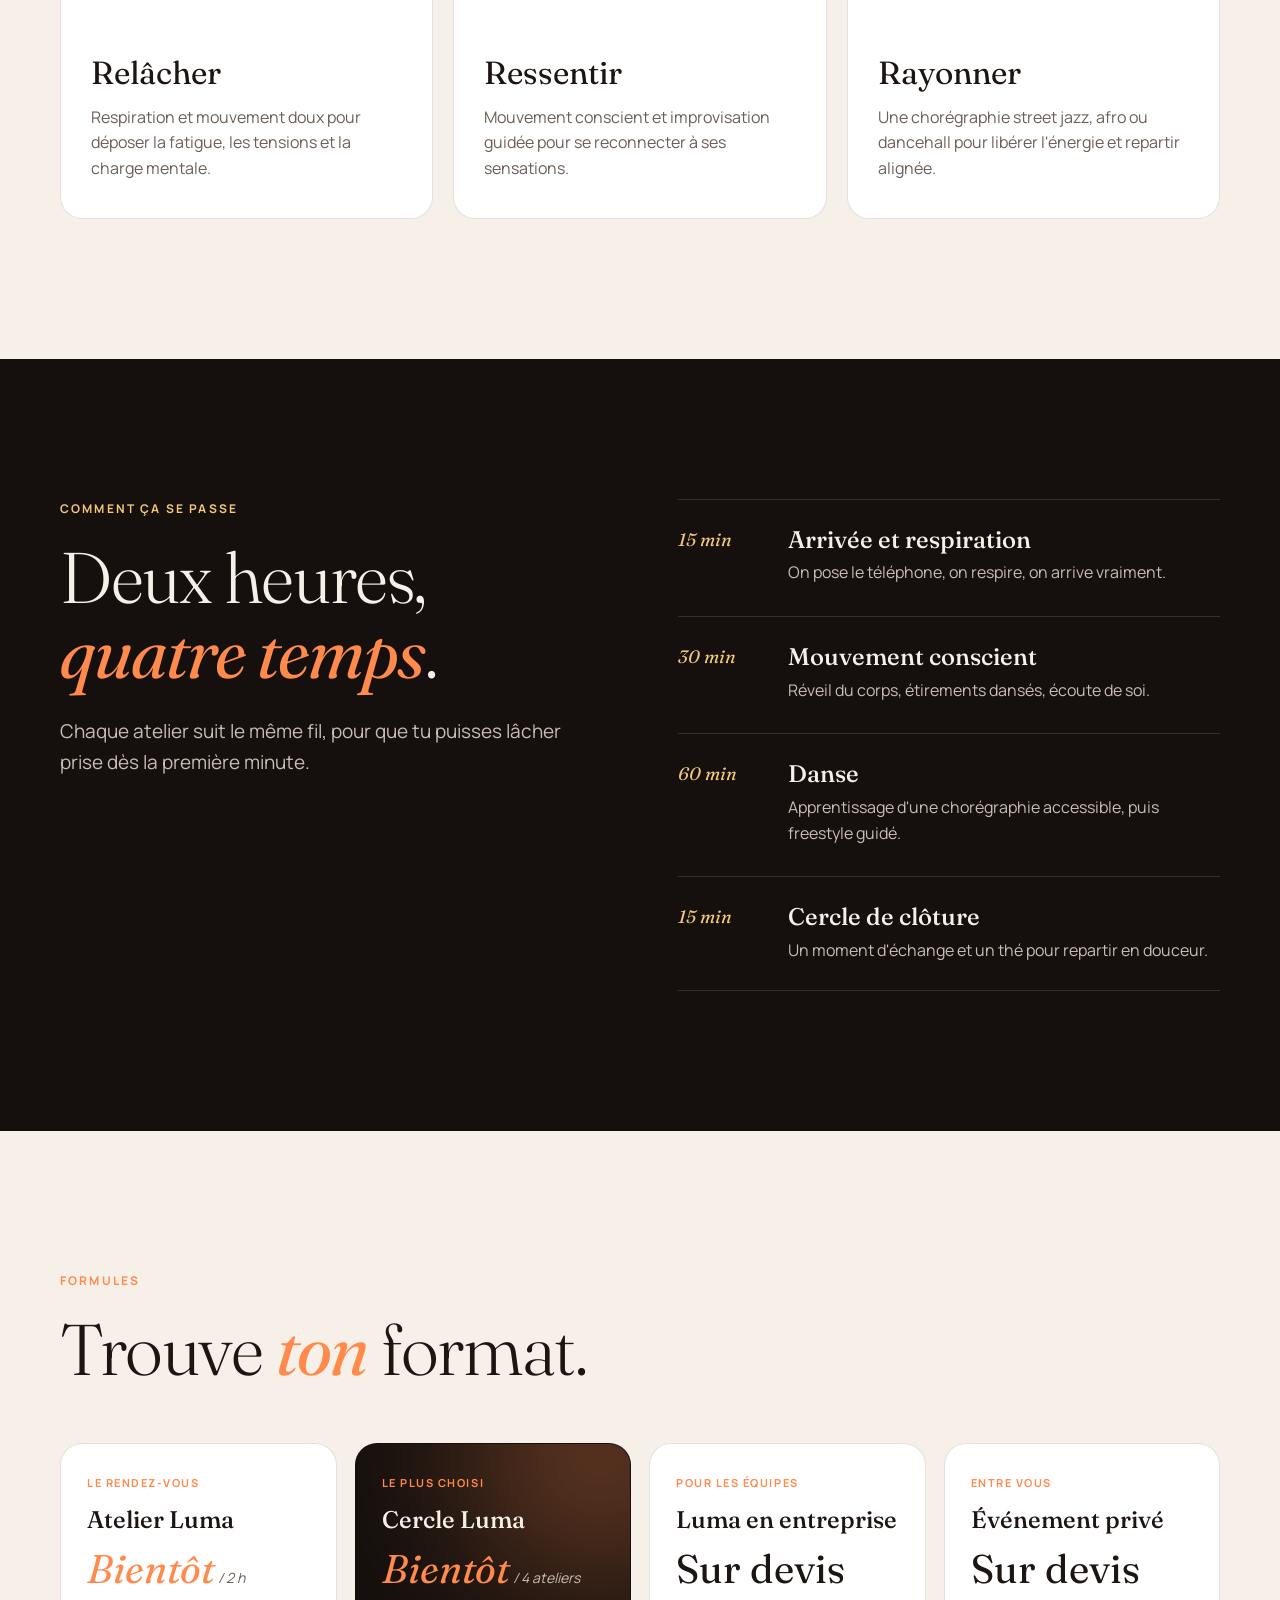
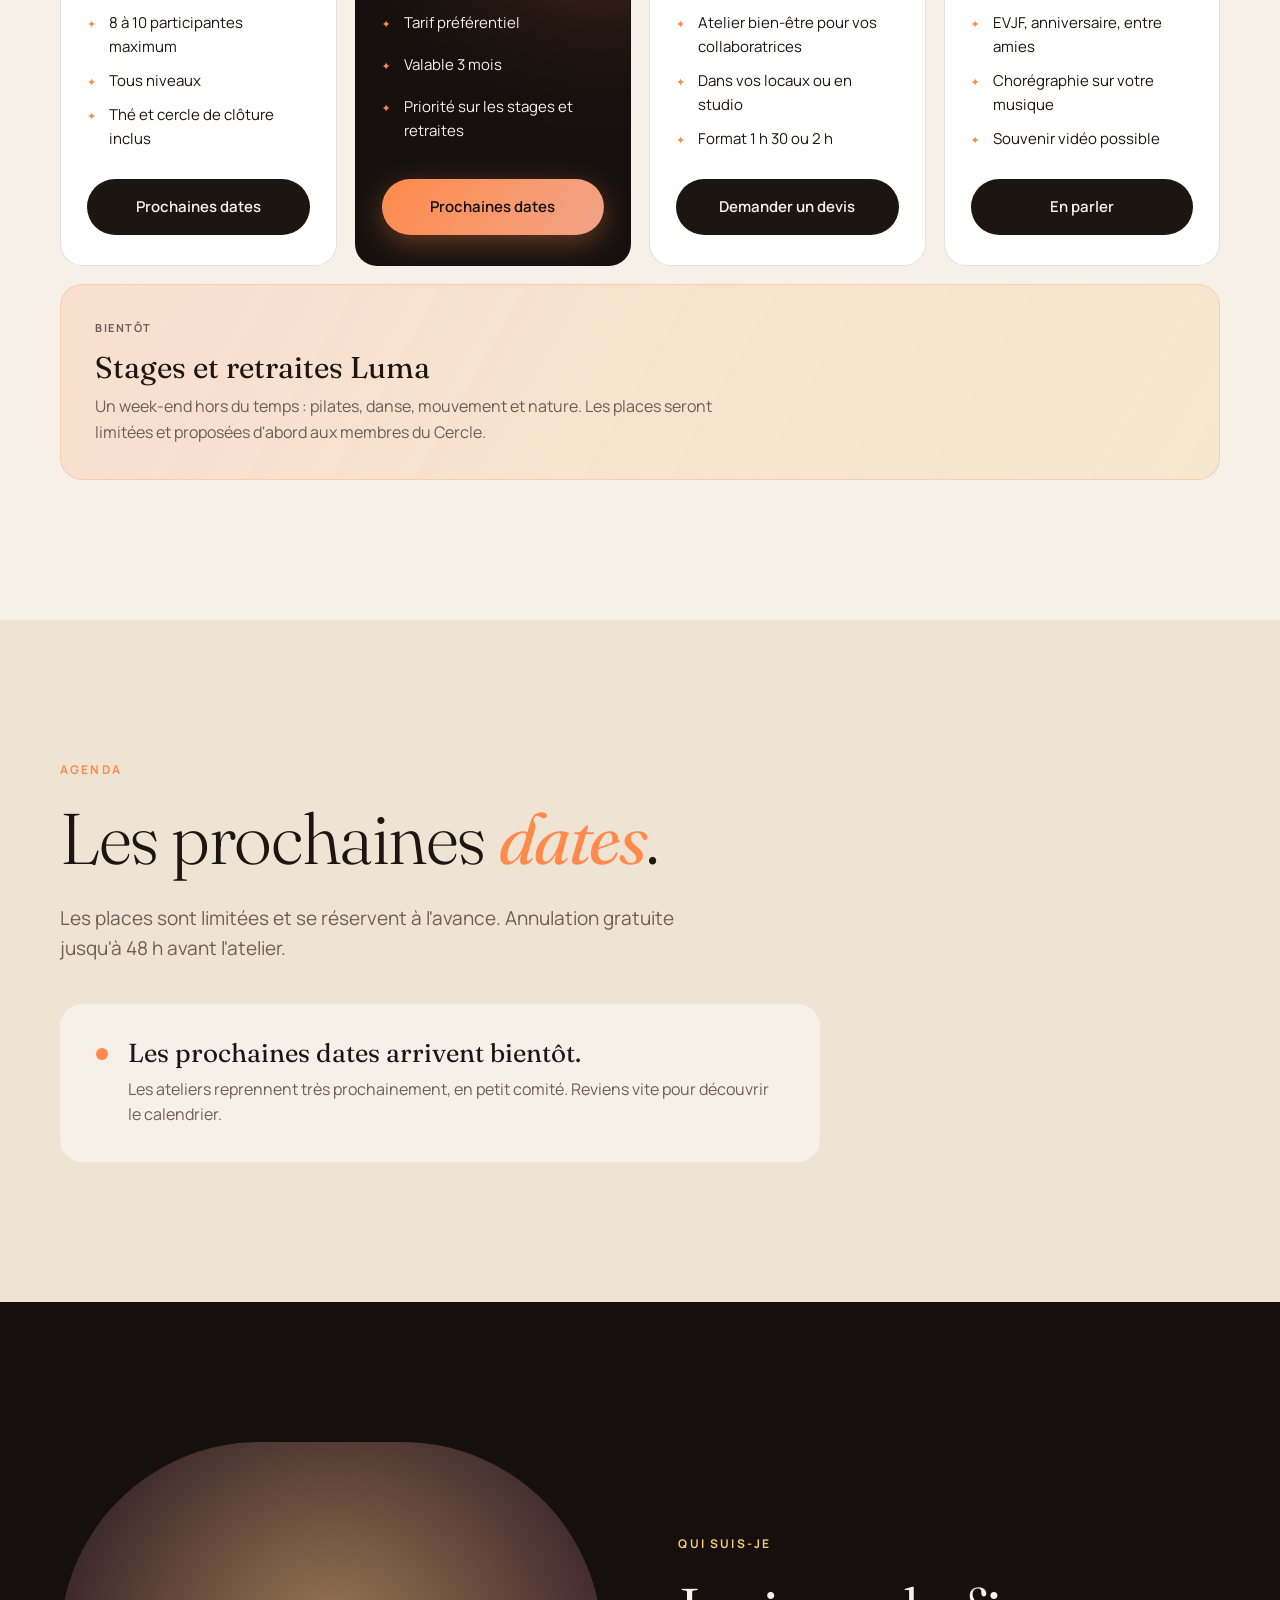
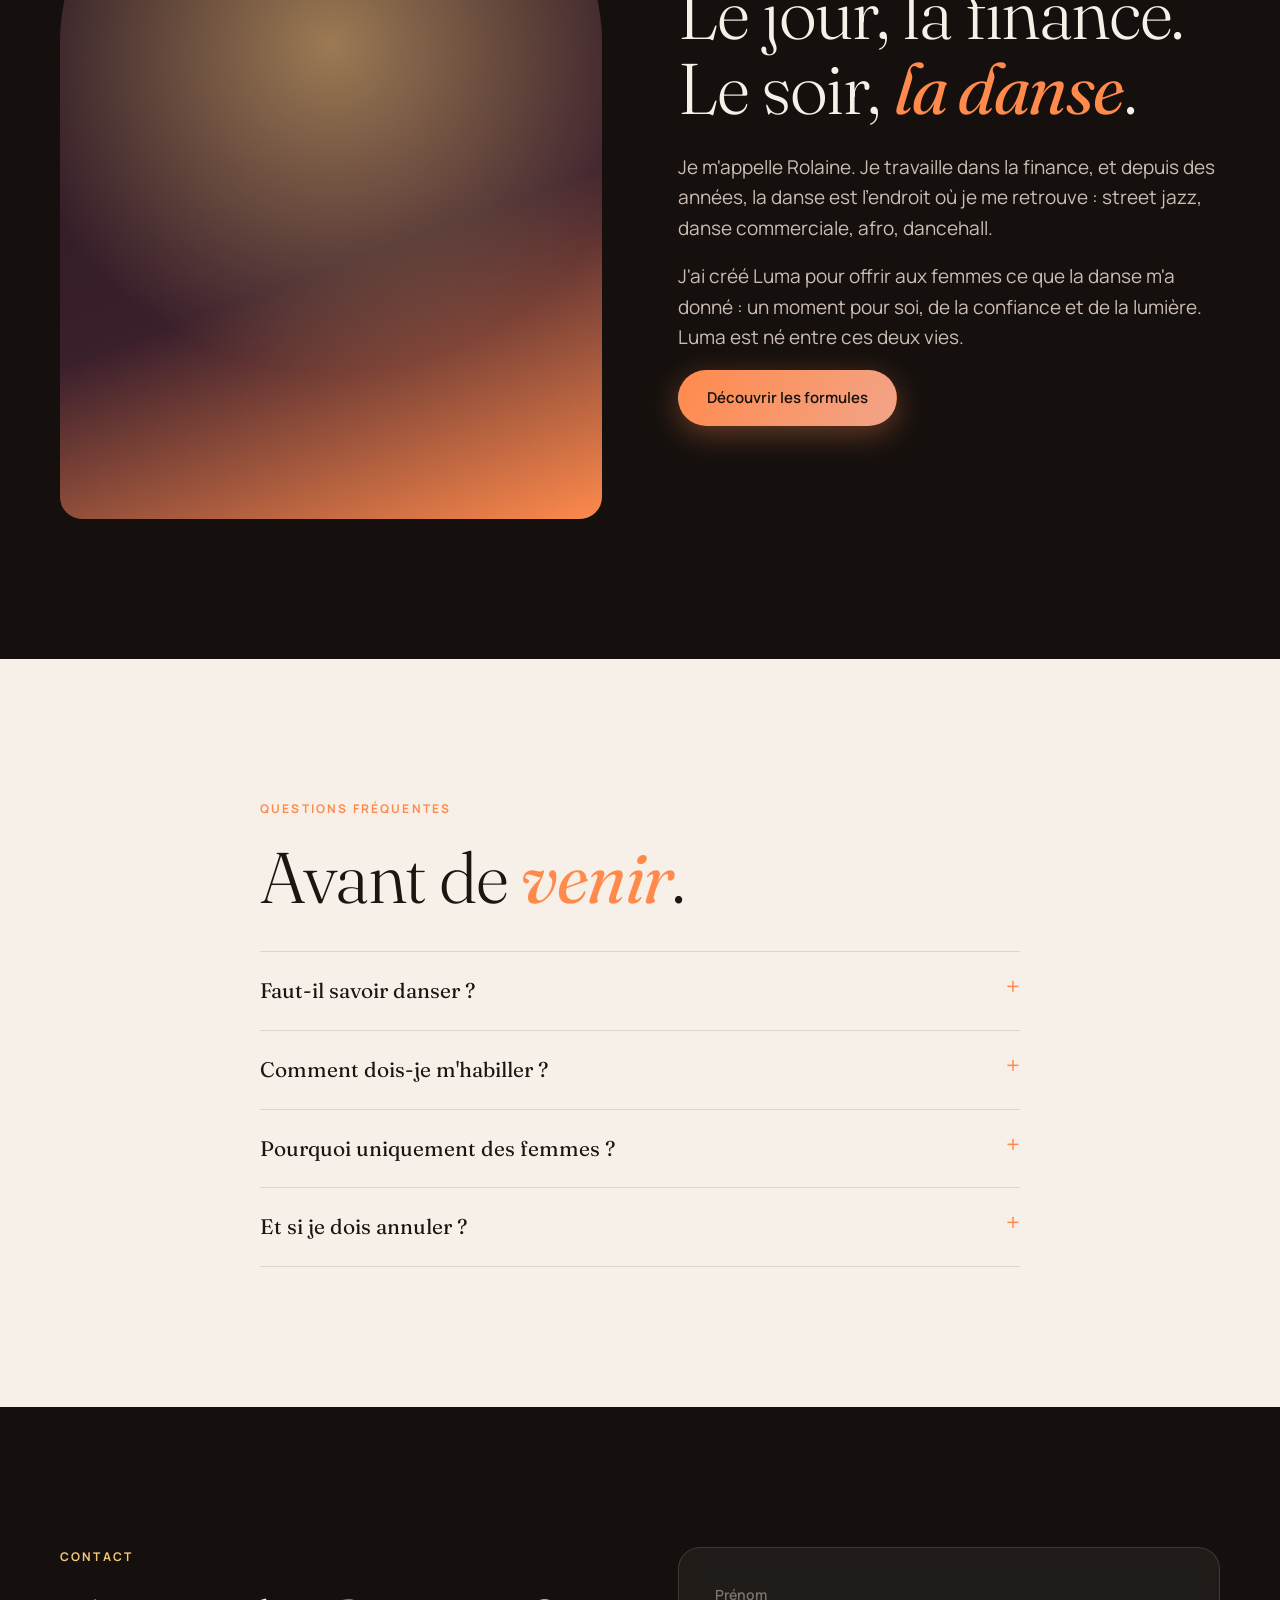
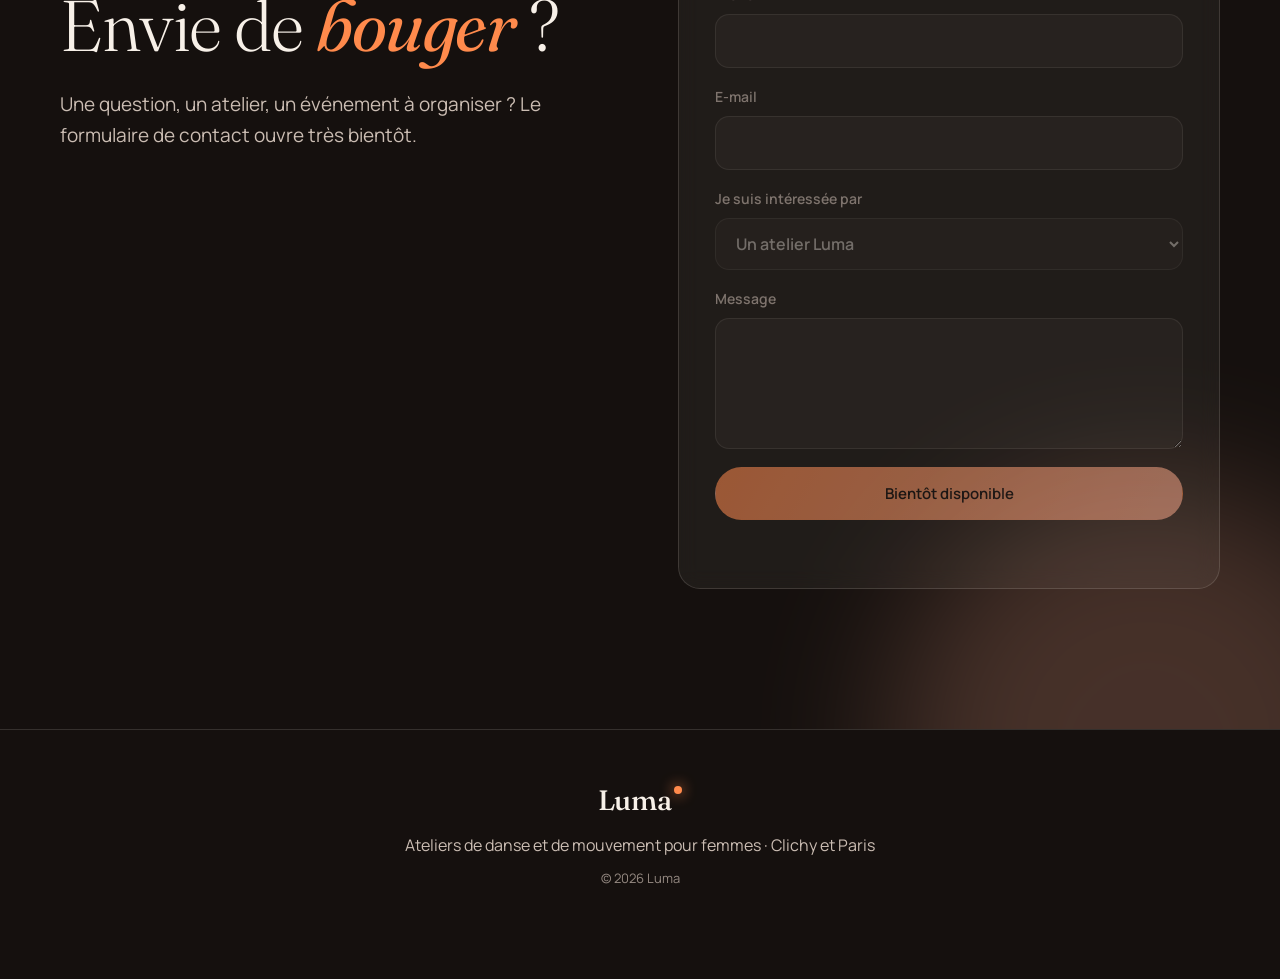
==== commit 308788c5: "Version publique sans contenus fictifs Retire le bandeau brouillon, les prix non validés, les dates " ====
--- a/index.html
+++ b/index.html
@@ -12,8 +12,6 @@
 </head>
 <body>
 
-  <div class="draft-banner" role="note">Brouillon v1 · textes, prix et dates à valider</div>
-
   <header class="nav" id="top">
     <a href="#top" class="logo" aria-label="Luma, accueil">Luma<span class="logo-dot"></span></a>
     <button class="nav-toggle" aria-expanded="false" aria-controls="menu" aria-label="Ouvrir le menu">
@@ -25,7 +23,7 @@
       <a href="#agenda">Agenda</a>
       <a href="#rolaine">Qui suis-je</a>
       <a href="#contact">Contact</a>
-      <a href="#agenda" class="btn btn-small btn-glow">Réserver</a>
+      <a href="#agenda" class="btn btn-small btn-glow">Prochaines dates</a>
     </nav>
   </header>
 
@@ -114,25 +112,25 @@
           <article class="offer reveal">
             <p class="offer-tag">Le rendez-vous</p>
             <h3>Atelier Luma</h3>
-            <p class="price">40 €<span> / 2 h</span></p>
+            <p class="price price-soon">Bientôt<span> / 2 h</span></p>
             <ul>
               <li>8 à 10 participantes maximum</li>
               <li>Tous niveaux</li>
               <li>Thé et cercle de clôture inclus</li>
             </ul>
-            <a href="#agenda" class="btn btn-dark">Réserver ma place</a>
+            <a href="#agenda" class="btn btn-dark">Prochaines dates</a>
           </article>
 
           <article class="offer offer-featured reveal">
             <p class="offer-tag">Le plus choisi</p>
             <h3>Cercle Luma</h3>
-            <p class="price">140 €<span> / 4 ateliers</span></p>
-            <ul>
-              <li>Soit 35 € l'atelier</li>
+            <p class="price price-soon">Bientôt<span> / 4 ateliers</span></p>
+            <ul>
+              <li>Tarif préférentiel</li>
               <li>Valable 3 mois</li>
               <li>Priorité sur les stages et retraites</li>
             </ul>
-            <a href="#contact" class="btn btn-glow">Rejoindre le cercle</a>
+            <a href="#agenda" class="btn btn-glow">Prochaines dates</a>
           </article>
 
           <article class="offer reveal">
@@ -166,7 +164,6 @@
             <h3>Stages et retraites Luma</h3>
             <p>Un week-end hors du temps : pilates, danse, mouvement et nature. Les places seront limitées et proposées d'abord aux membres du Cercle.</p>
           </div>
-          <a href="#contact" class="btn btn-ghost-dark">Rejoindre la liste d'attente</a>
         </div>
       </div>
     </section>
@@ -178,74 +175,26 @@
         <h2 class="reveal">Les prochaines <em>dates</em>.</h2>
         <p class="lead reveal">Les places sont limitées et se réservent à l'avance. Annulation gratuite jusqu'à 48 h avant l'atelier.</p>
 
-        <ul class="dates">
-          <li class="date reveal">
-            <div class="date-day"><span>Dim.</span><strong>08</strong><span>nov.</span></div>
-            <div class="date-info"><h3>Atelier Luma · Afro et respiration</h3><p>14 h - 16 h · Clichy</p></div>
-            <span class="seats">3 places</span>
-            <a href="#contact" class="btn btn-small btn-dark">Réserver</a>
-          </li>
-          <li class="date reveal">
-            <div class="date-day"><span>Dim.</span><strong>22</strong><span>nov.</span></div>
-            <div class="date-info"><h3>Atelier Luma · Street jazz en talons</h3><p>14 h - 16 h · Clichy</p></div>
-            <span class="seats">6 places</span>
-            <a href="#contact" class="btn btn-small btn-dark">Réserver</a>
-          </li>
-          <li class="date reveal">
-            <div class="date-day"><span>Dim.</span><strong>06</strong><span>déc.</span></div>
-            <div class="date-info"><h3>Atelier Luma · Dancehall et lâcher-prise</h3><p>14 h - 16 h · Clichy</p></div>
-            <span class="seats seats-full">Liste d'attente</span>
-            <a href="#contact" class="btn btn-small btn-ghost-dark">M'inscrire</a>
-          </li>
-        </ul>
-        <p class="note">Dates d'exemple. La réservation en ligne avec paiement sera branchée à l'étape suivante.</p>
+        <div class="soon reveal">
+          <span class="soon-dot" aria-hidden="true"></span>
+          <div>
+            <h3>Les prochaines dates arrivent bientôt.</h3>
+            <p>Les ateliers reprennent très prochainement, en petit comité. Reviens vite pour découvrir le calendrier.</p>
+          </div>
+        </div>
       </div>
     </section>
 
     <!-- ROLAINE -->
     <section class="section section-dark" id="rolaine">
       <div class="container split split-about">
-        <div class="portrait reveal" role="img" aria-label="Emplacement pour une photo de Rolaine">
-          <span>Ta photo ici</span>
-        </div>
+        <div class="portrait reveal" aria-hidden="true"></div>
         <div>
           <p class="eyebrow reveal">Qui suis-je</p>
           <h2 class="reveal">Le jour, la finance.<br>Le soir, <em>la danse</em>.</h2>
           <p class="lead lead-light reveal">Je m'appelle Rolaine. Je travaille dans la finance, et depuis des années, la danse est l'endroit où je me retrouve : street jazz, danse commerciale, afro, dancehall.</p>
           <p class="lead lead-light reveal">J'ai créé Luma pour offrir aux femmes ce que la danse m'a donné : un moment pour soi, de la confiance et de la lumière. Luma est né entre ces deux vies.</p>
-          <a href="#contact" class="btn btn-glow reveal">M'écrire</a>
-        </div>
-      </div>
-    </section>
-
-    <!-- TEMOIGNAGES -->
-    <section class="section section-light">
-      <div class="container">
-        <p class="eyebrow eyebrow-dark reveal">Elles en parlent</p>
-        <h2 class="reveal">Ce qu'elles <em>ressentent</em>.</h2>
-        <div class="quotes">
-          <figure class="quote quote-empty reveal"><blockquote>Emplacement pour un vrai témoignage de participante.</blockquote><figcaption>Prénom · à compléter</figcaption></figure>
-          <figure class="quote quote-empty reveal"><blockquote>Emplacement pour un vrai témoignage de participante.</blockquote><figcaption>Prénom · à compléter</figcaption></figure>
-          <figure class="quote quote-empty reveal"><blockquote>Emplacement pour un vrai témoignage de participante.</blockquote><figcaption>Prénom · à compléter</figcaption></figure>
-        </div>
-      </div>
-    </section>
-
-    <!-- INSTAGRAM -->
-    <section class="section section-dark section-insta">
-      <div class="container">
-        <div class="insta-head">
-          <div>
-            <p class="eyebrow reveal">Sur Instagram</p>
-            <h2 class="reveal">Suis le <em>mouvement</em>.</h2>
-          </div>
-          <a href="https://www.instagram.com/" class="btn btn-ghost reveal" target="_blank" rel="noopener">@luma · à compléter</a>
-        </div>
-        <div class="insta-grid">
-          <div class="insta-tile t1 reveal"><span>Reel</span></div>
-          <div class="insta-tile t2 reveal"><span>Reel</span></div>
-          <div class="insta-tile t3 reveal"><span>Reel</span></div>
-          <div class="insta-tile t4 reveal"><span>Reel</span></div>
+          <a href="#formules" class="btn btn-glow reveal">Découvrir les formules</a>
         </div>
       </div>
     </section>
@@ -271,13 +220,10 @@
         <div>
           <p class="eyebrow reveal">Contact</p>
           <h2 class="reveal">Envie de <em>bouger</em> ?</h2>
-          <p class="lead lead-light reveal">Une question, une réservation, un événement à organiser ? Écris-moi, je réponds sous 48 h.</p>
-          <ul class="contact-links reveal">
-            <li><a href="https://www.instagram.com/" target="_blank" rel="noopener">Instagram · à compléter</a></li>
-            <li><a href="#" data-email-link>E-mail · à compléter</a></li>
-          </ul>
+          <p class="lead lead-light reveal">Une question, un atelier, un événement à organiser ? Le formulaire de contact ouvre très bientôt.</p>
         </div>
         <form class="form reveal" id="contact-form">
+          <fieldset disabled>
           <label>Prénom<input type="text" name="prenom" required autocomplete="given-name"></label>
           <label>E-mail<input type="email" name="email" required autocomplete="email"></label>
           <label>Je suis intéressée par
@@ -291,7 +237,8 @@
             </select>
           </label>
           <label>Message<textarea name="message" rows="4"></textarea></label>
-          <button type="submit" class="btn btn-glow">Envoyer</button>
+          <button type="submit" class="btn btn-glow">Bientôt disponible</button>
+          </fieldset>
           <p class="form-note" id="form-note" aria-live="polite"></p>
         </form>
       </div>
@@ -303,7 +250,7 @@
     <div class="container footer-inner">
       <a href="#top" class="logo">Luma<span class="logo-dot"></span></a>
       <p>Ateliers de danse et de mouvement pour femmes · Clichy et Paris</p>
-      <p class="footer-small">© 2026 Luma · Mentions légales à compléter</p>
+      <p class="footer-small">© 2026 Luma</p>
     </div>
   </footer>
 
--- a/styles.css
+++ b/styles.css
@@ -32,15 +32,6 @@
 
 .container { width: min(1160px, 100% - 40px); margin-inline: auto; position: relative; z-index: 1; }
 .container-narrow { width: min(760px, 100% - 40px); }
-
-/* Bandeau brouillon */
-.draft-banner {
-  position: fixed; bottom: 16px; left: 16px; z-index: 60;
-  background: var(--gold); color: var(--ink);
-  font-size: 12px; font-weight: 700; letter-spacing: .02em;
-  padding: 8px 14px; border-radius: 999px;
-  box-shadow: 0 6px 20px rgba(0,0,0,.25);
-}
 
 /* Navigation */
 .nav {
@@ -181,6 +172,12 @@
 .seats { font-size: 13px; font-weight: 700; color: var(--glow); background: rgba(255,138,76,.12); padding: 6px 12px; border-radius: 999px; white-space: nowrap; }
 .seats-full { color: var(--muted); background: rgba(29,21,18,.06); }
 .note { margin-top: 18px; font-size: 14px; color: var(--muted); font-style: italic; }
+.soon { display: flex; align-items: flex-start; gap: 20px; margin-top: 40px; background: var(--cream); border-radius: var(--radius); padding: 34px 36px; max-width: 760px; }
+.soon h3 { font-size: 26px; font-weight: 400; margin-bottom: 8px; }
+.soon p { color: var(--muted); }
+.soon-dot { flex-shrink: 0; width: 12px; height: 12px; margin-top: 10px; border-radius: 50%; background: var(--glow); box-shadow: 0 0 0 0 rgba(255,138,76,.6); animation: pulse 2s infinite; }
+@keyframes pulse { 70% { box-shadow: 0 0 0 14px rgba(255,138,76,0); } 100% { box-shadow: 0 0 0 0 rgba(255,138,76,0); } }
+.price-soon { font-style: italic; color: var(--glow); }
 
 /* Qui suis-je */
 .split-about { align-items: center; }
@@ -225,6 +222,9 @@
 .contact-links a { text-decoration: none; border-bottom: 1px solid rgba(247,240,232,.3); padding-bottom: 2px; }
 .contact-links a:hover { border-color: var(--glow); color: var(--glow); }
 .form { display: grid; gap: 18px; background: rgba(247,240,232,.05); border: 1px solid var(--line-light); border-radius: var(--radius); padding: clamp(24px, 3vw, 36px); backdrop-filter: blur(10px); }
+.form fieldset { border: 0; display: grid; gap: 18px; min-width: 0; }
+.form fieldset:disabled { opacity: .55; }
+.form fieldset:disabled .btn { cursor: not-allowed; transform: none; box-shadow: none; }
 .form label { display: grid; gap: 8px; font-size: 14px; font-weight: 600; color: var(--muted-light); }
 .form input, .form select, .form textarea {
   font: inherit; font-size: 16px; color: var(--cream);
@@ -269,7 +269,7 @@
   .timeline li { grid-template-columns: 70px 1fr; }
   .portrait { max-width: 360px; }
   .orb-1 { width: 340px; height: 340px; }
-  .draft-banner { left: 50%; translate: -50% 0; white-space: nowrap; }
+  .soon { padding: 26px 24px; }
 }
 
 @media (prefers-reduced-motion: reduce) {
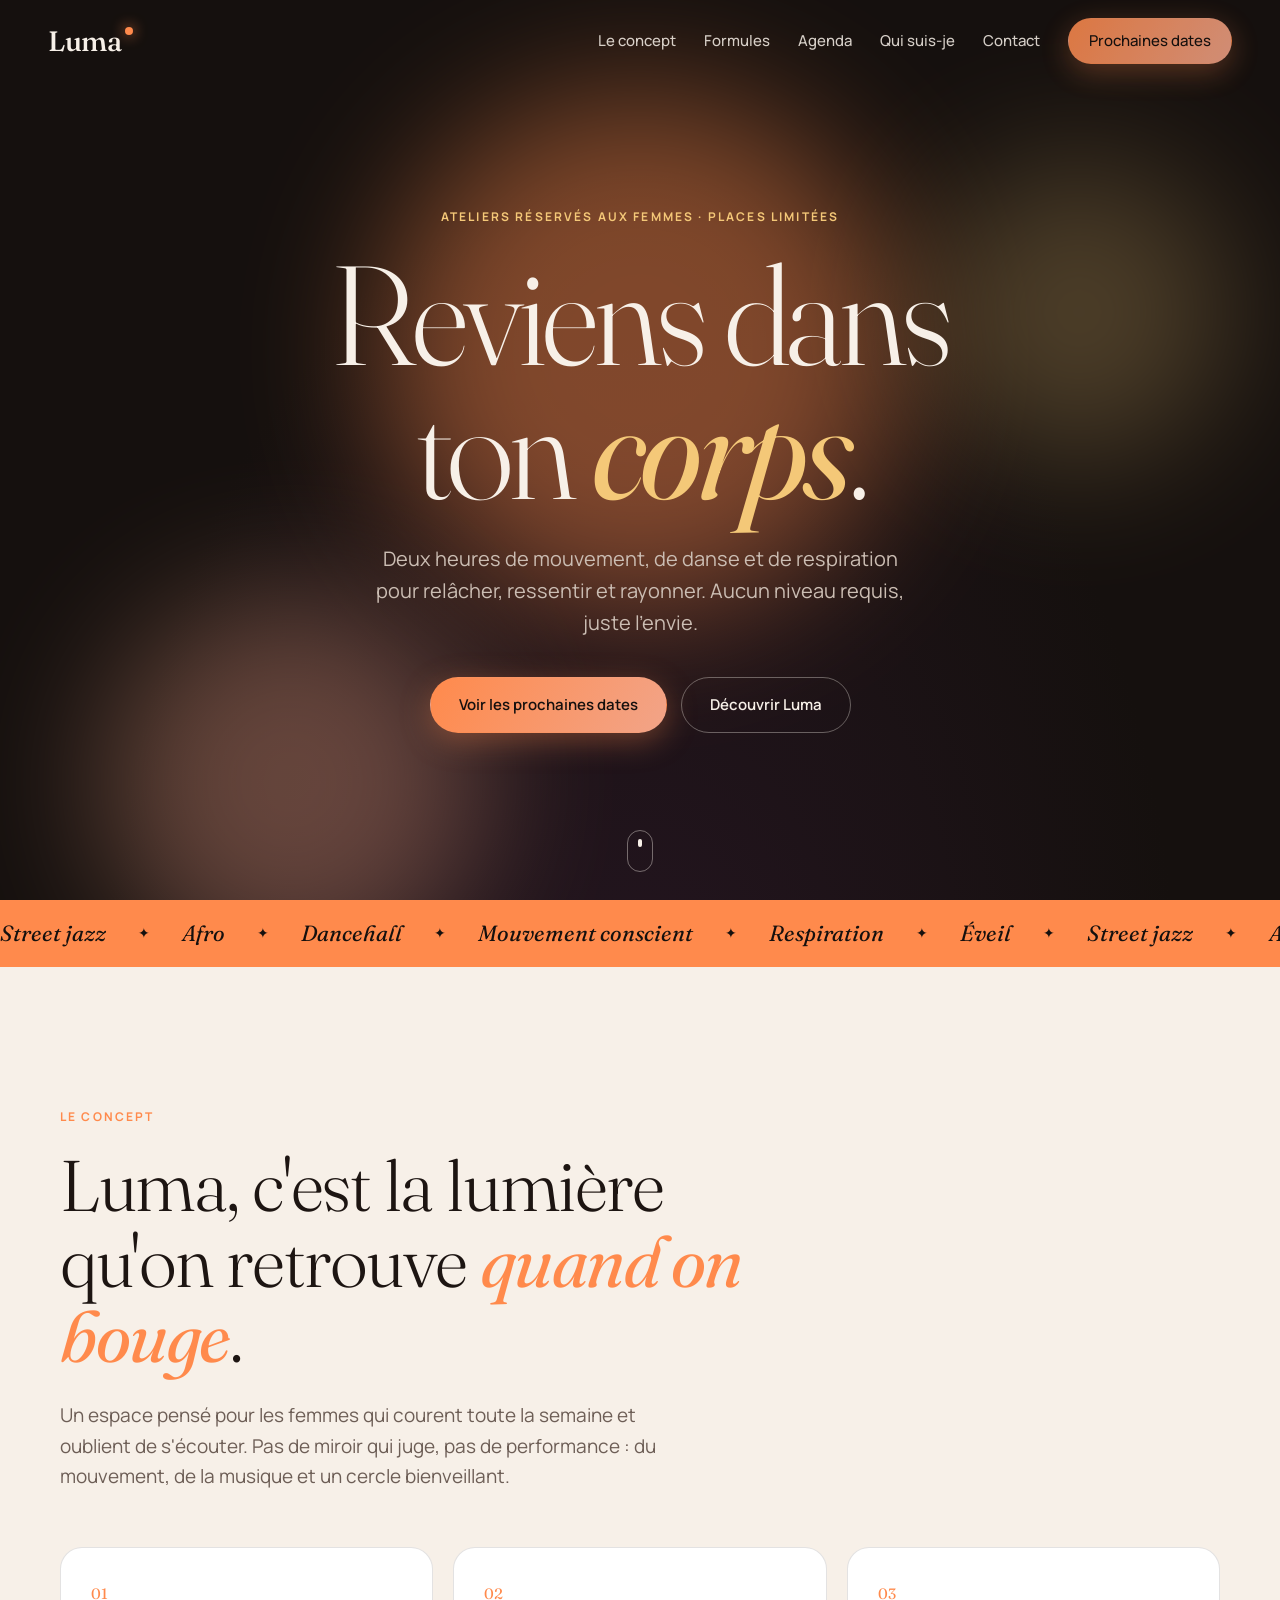
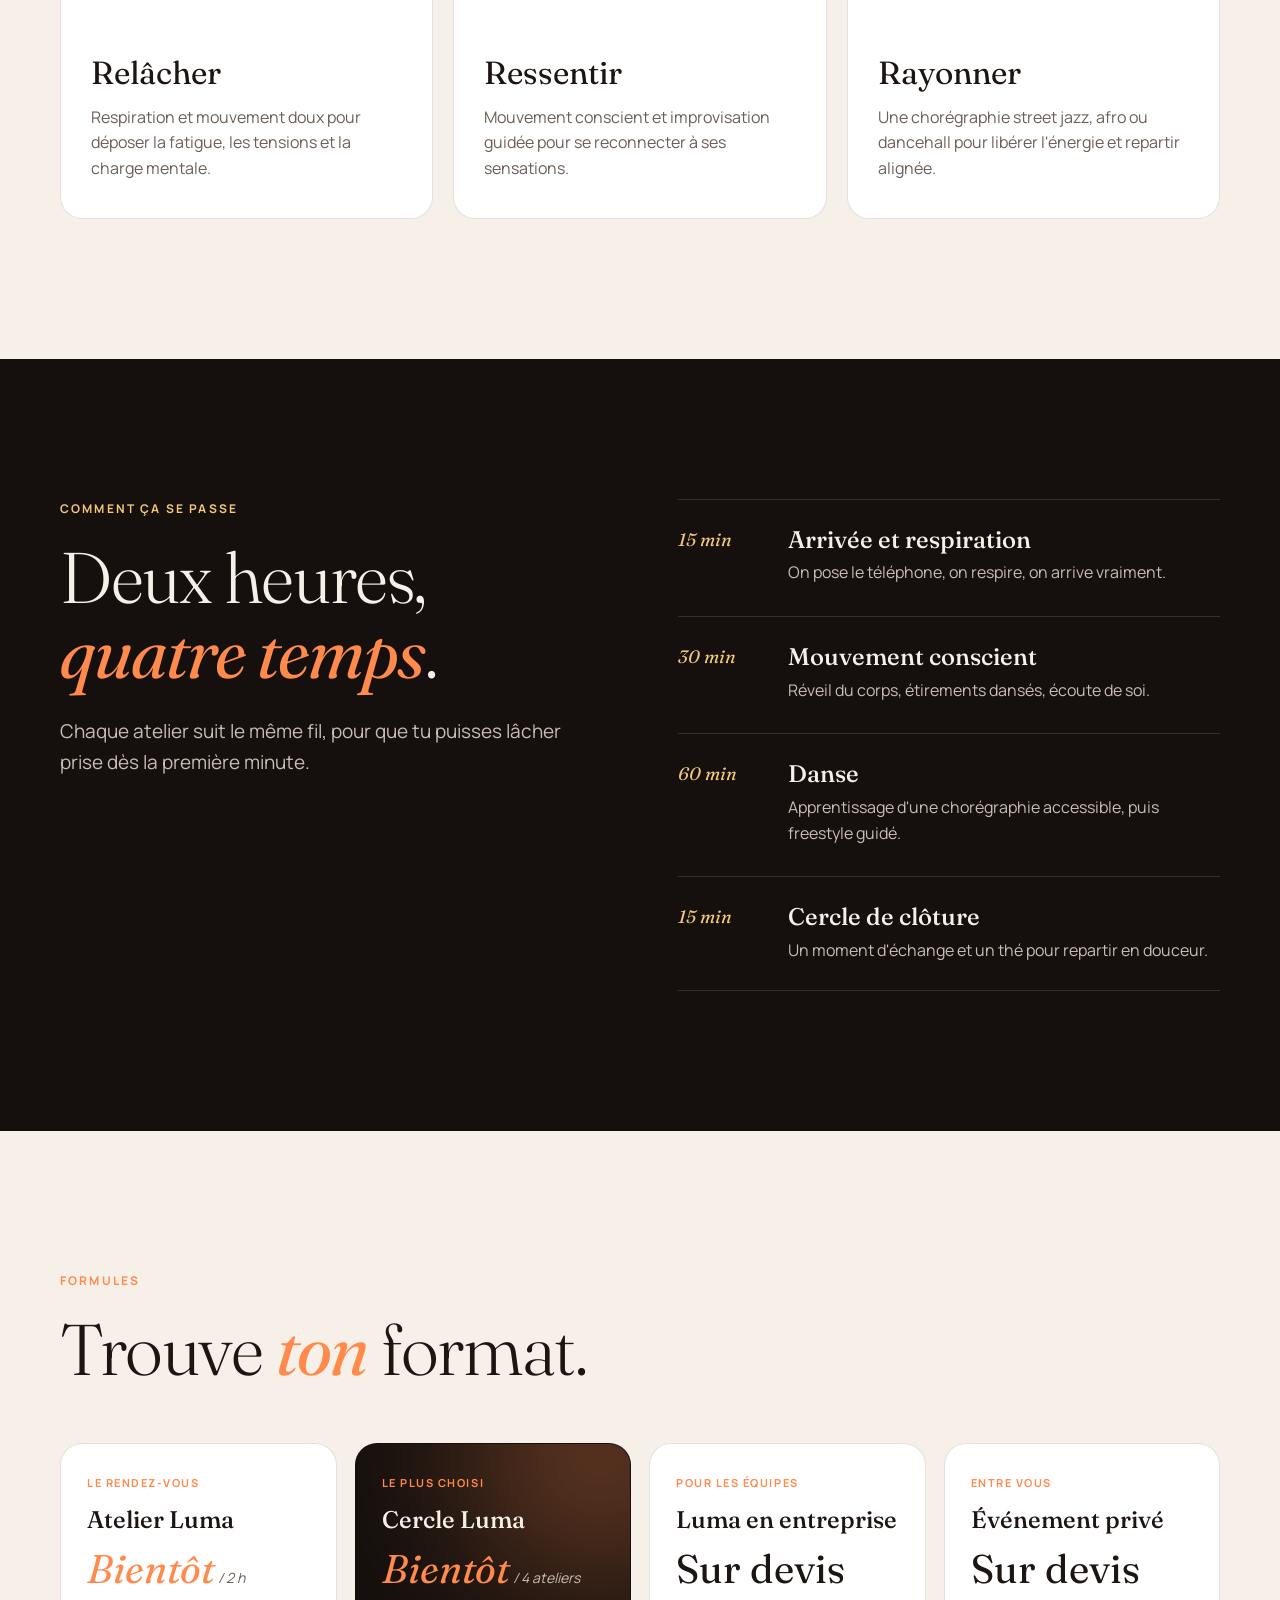
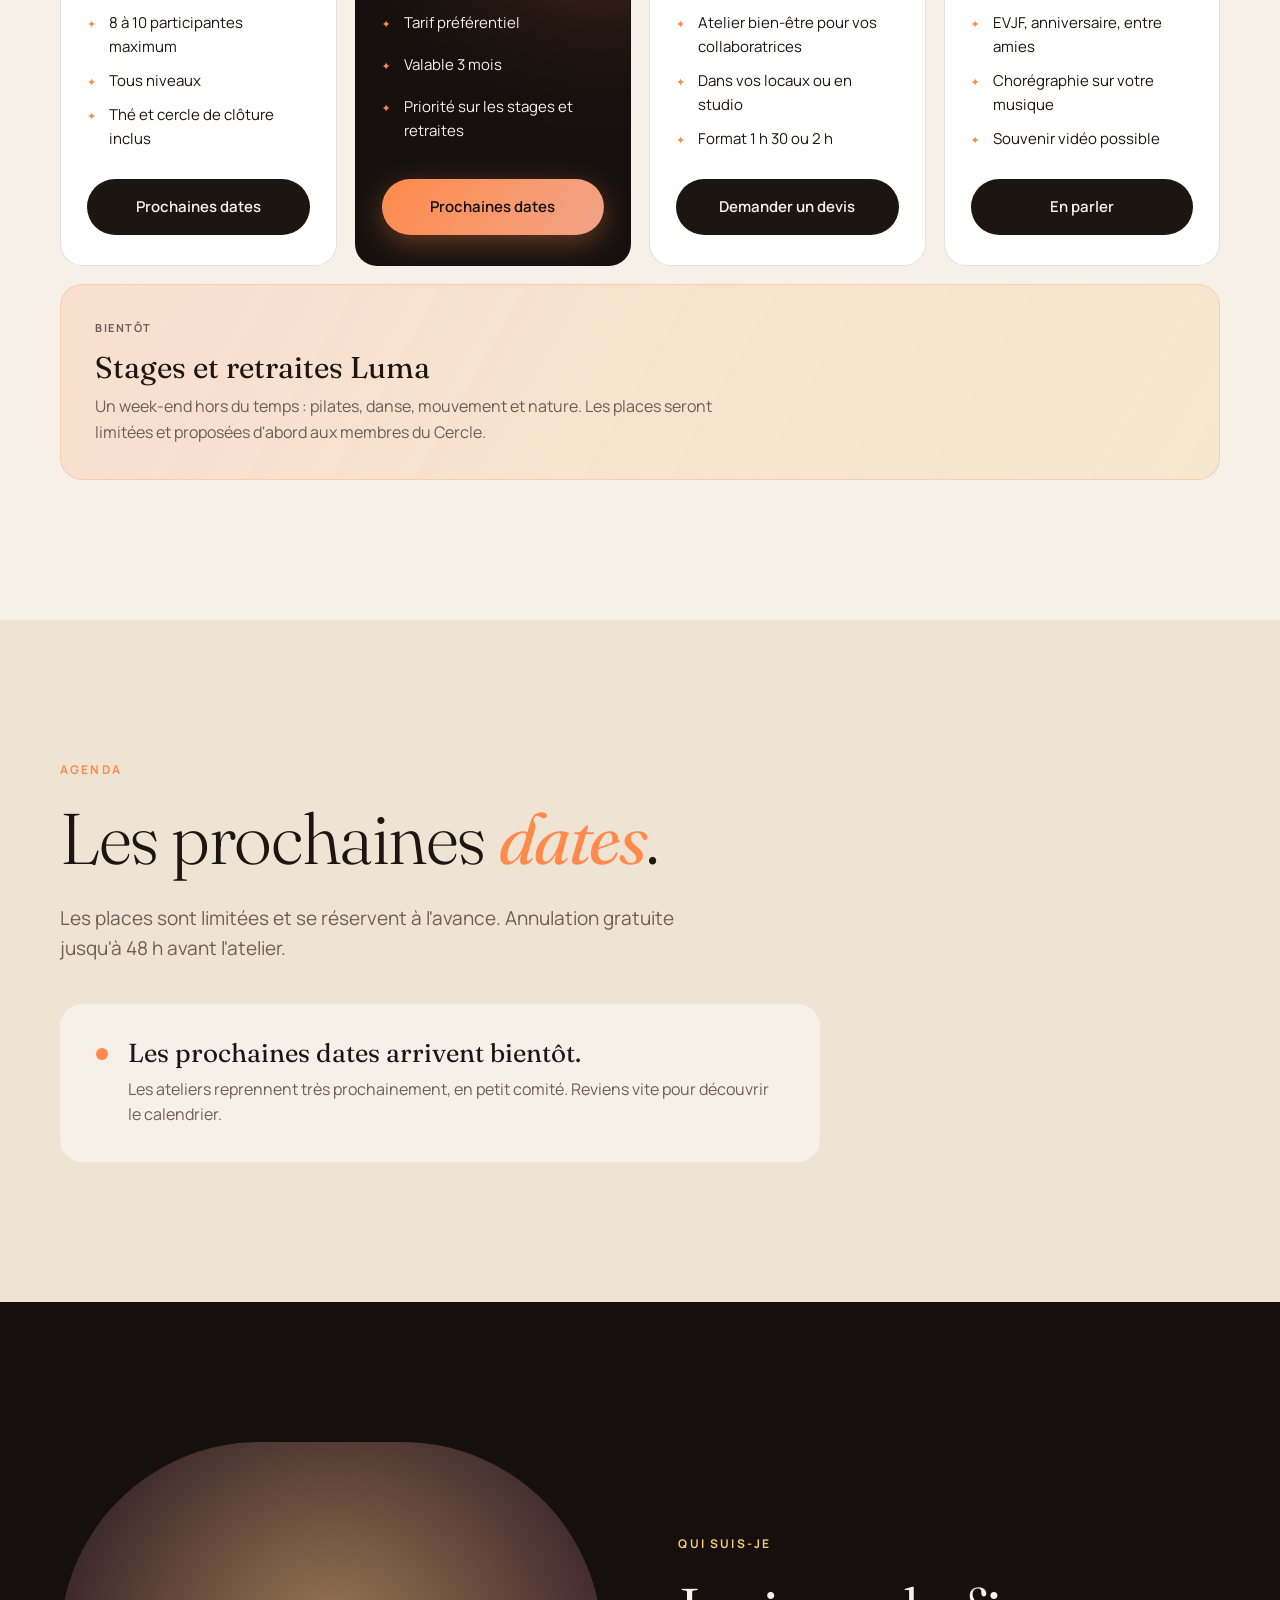
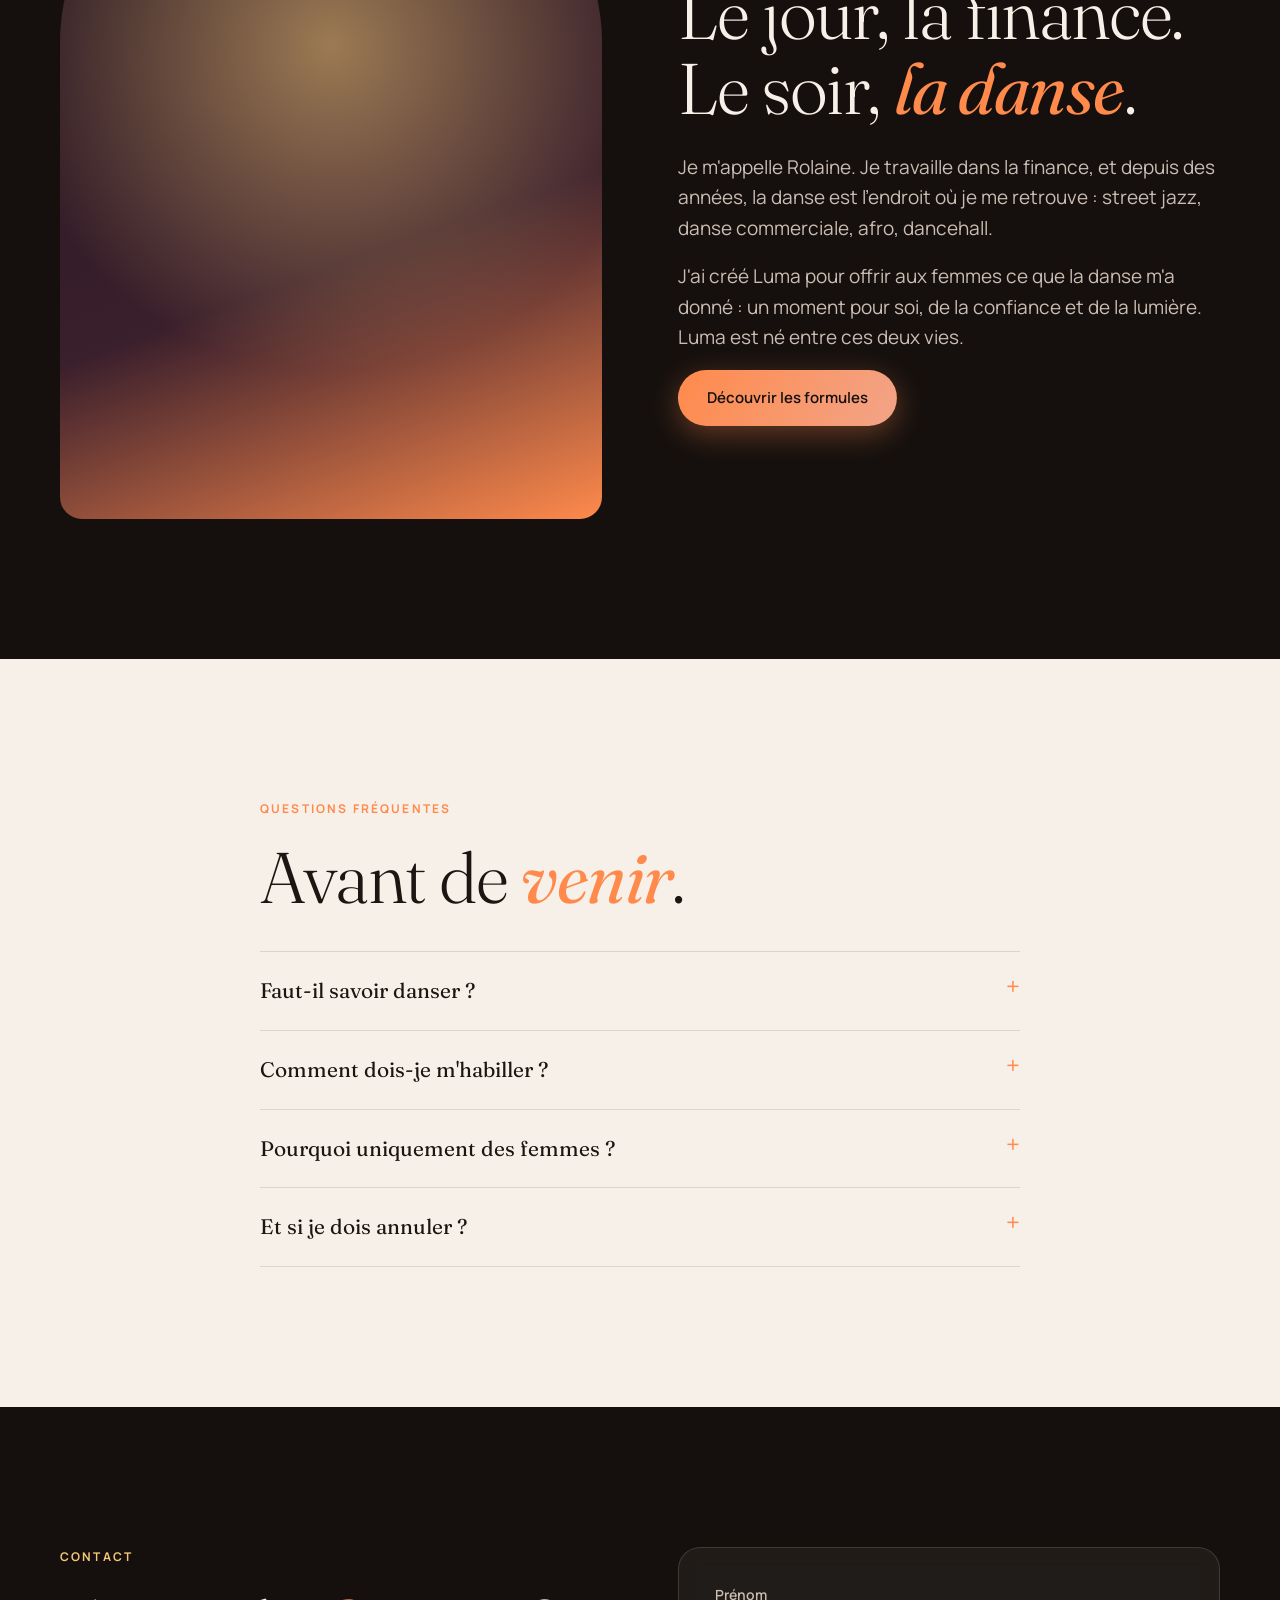
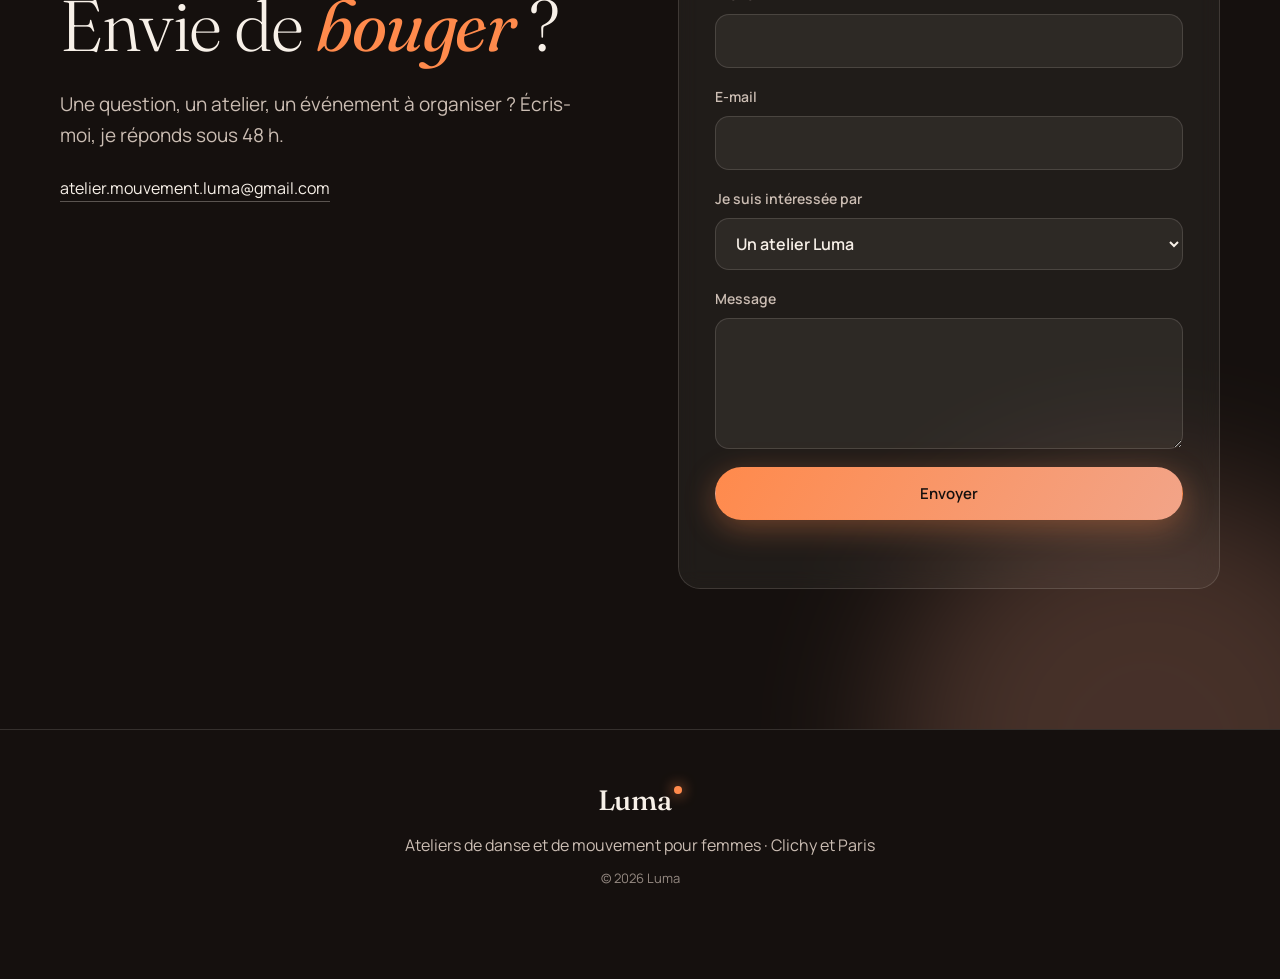
==== commit 25a64bfe: "Active le contact avec l'adresse e-mail de Luma Affiche atelier.mouvement.luma@gmail.com et réactive" ====
--- a/index.html
+++ b/index.html
@@ -220,10 +220,13 @@
         <div>
           <p class="eyebrow reveal">Contact</p>
           <h2 class="reveal">Envie de <em>bouger</em> ?</h2>
-          <p class="lead lead-light reveal">Une question, un atelier, un événement à organiser ? Le formulaire de contact ouvre très bientôt.</p>
+          <p class="lead lead-light reveal">Une question, un atelier, un événement à organiser ? Écris-moi, je réponds sous 48 h.</p>
+          <ul class="contact-links reveal">
+            <li><a href="mailto:atelier.mouvement.luma@gmail.com" data-email-link>atelier.mouvement.luma@gmail.com</a></li>
+          </ul>
         </div>
         <form class="form reveal" id="contact-form">
-          <fieldset disabled>
+          <fieldset>
           <label>Prénom<input type="text" name="prenom" required autocomplete="given-name"></label>
           <label>E-mail<input type="email" name="email" required autocomplete="email"></label>
           <label>Je suis intéressée par
@@ -237,7 +240,7 @@
             </select>
           </label>
           <label>Message<textarea name="message" rows="4"></textarea></label>
-          <button type="submit" class="btn btn-glow">Bientôt disponible</button>
+          <button type="submit" class="btn btn-glow">Envoyer</button>
           </fieldset>
           <p class="form-note" id="form-note" aria-live="polite"></p>
         </form>
